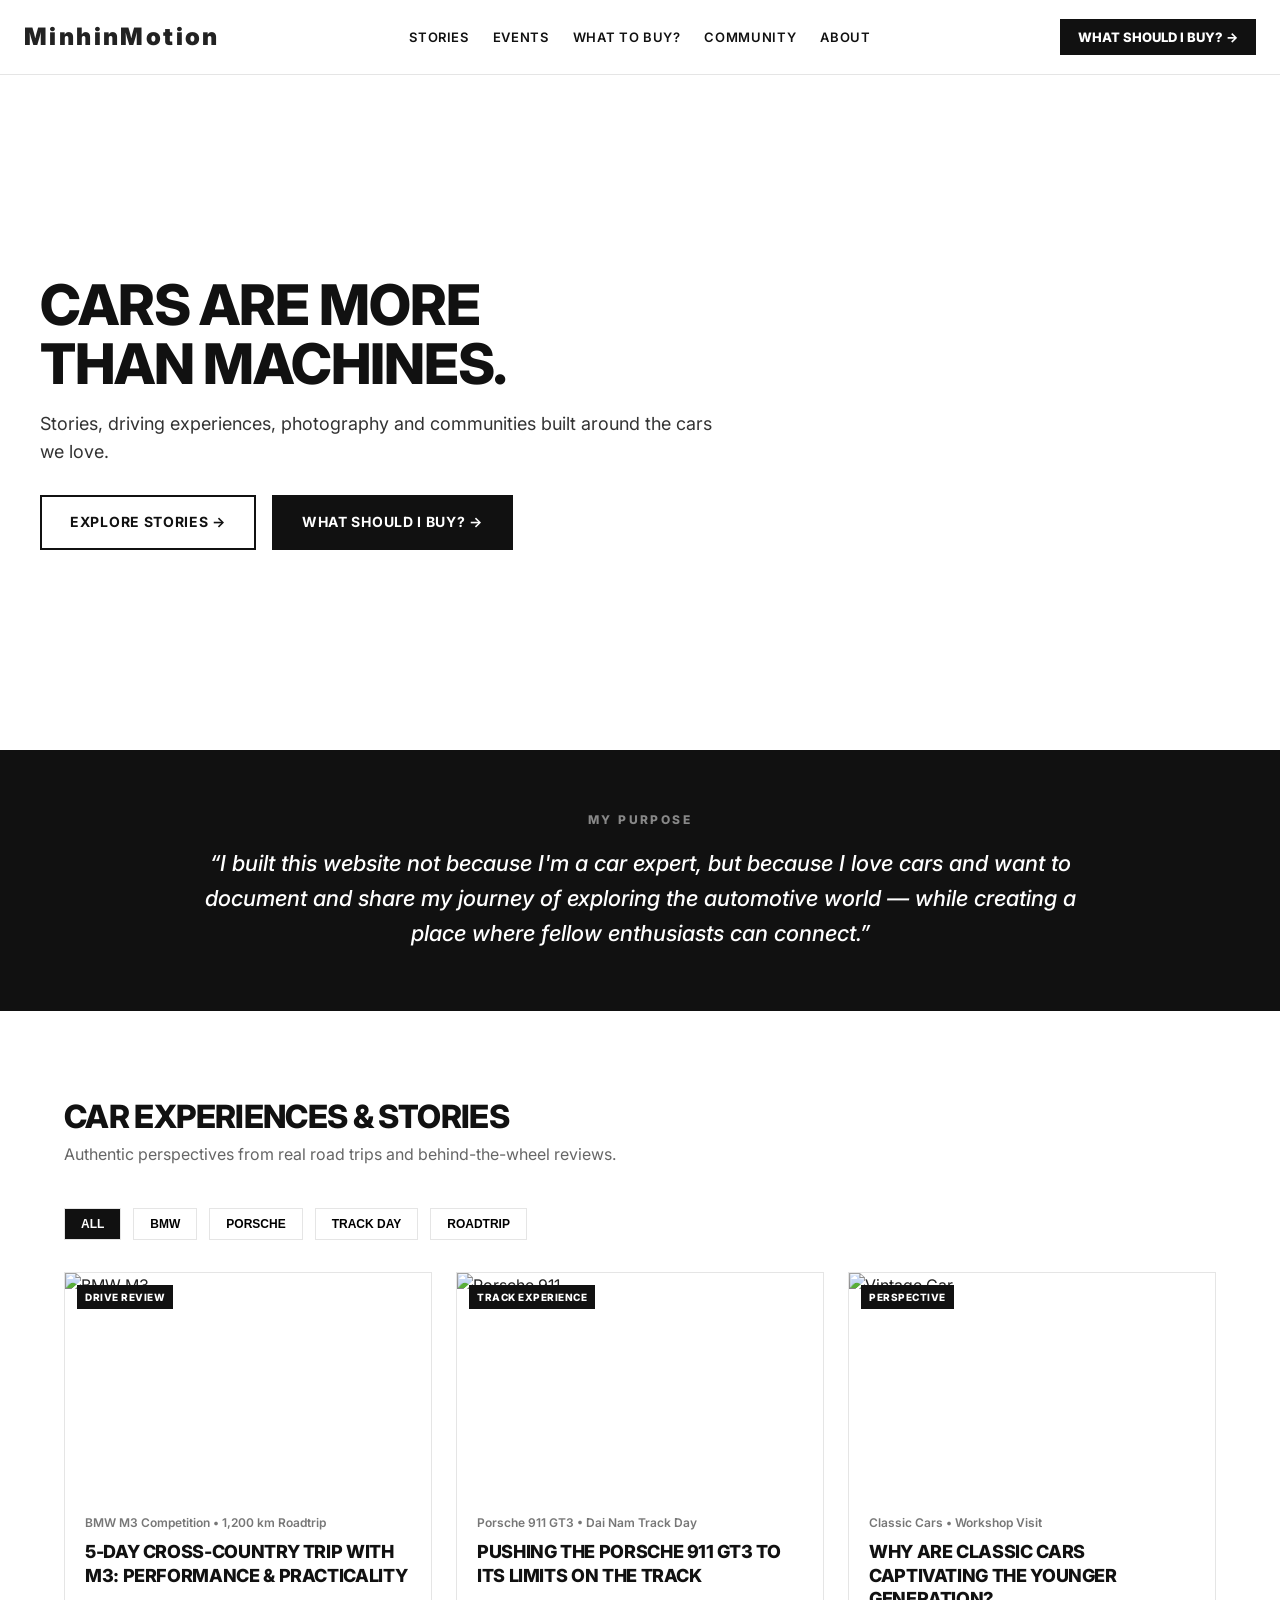
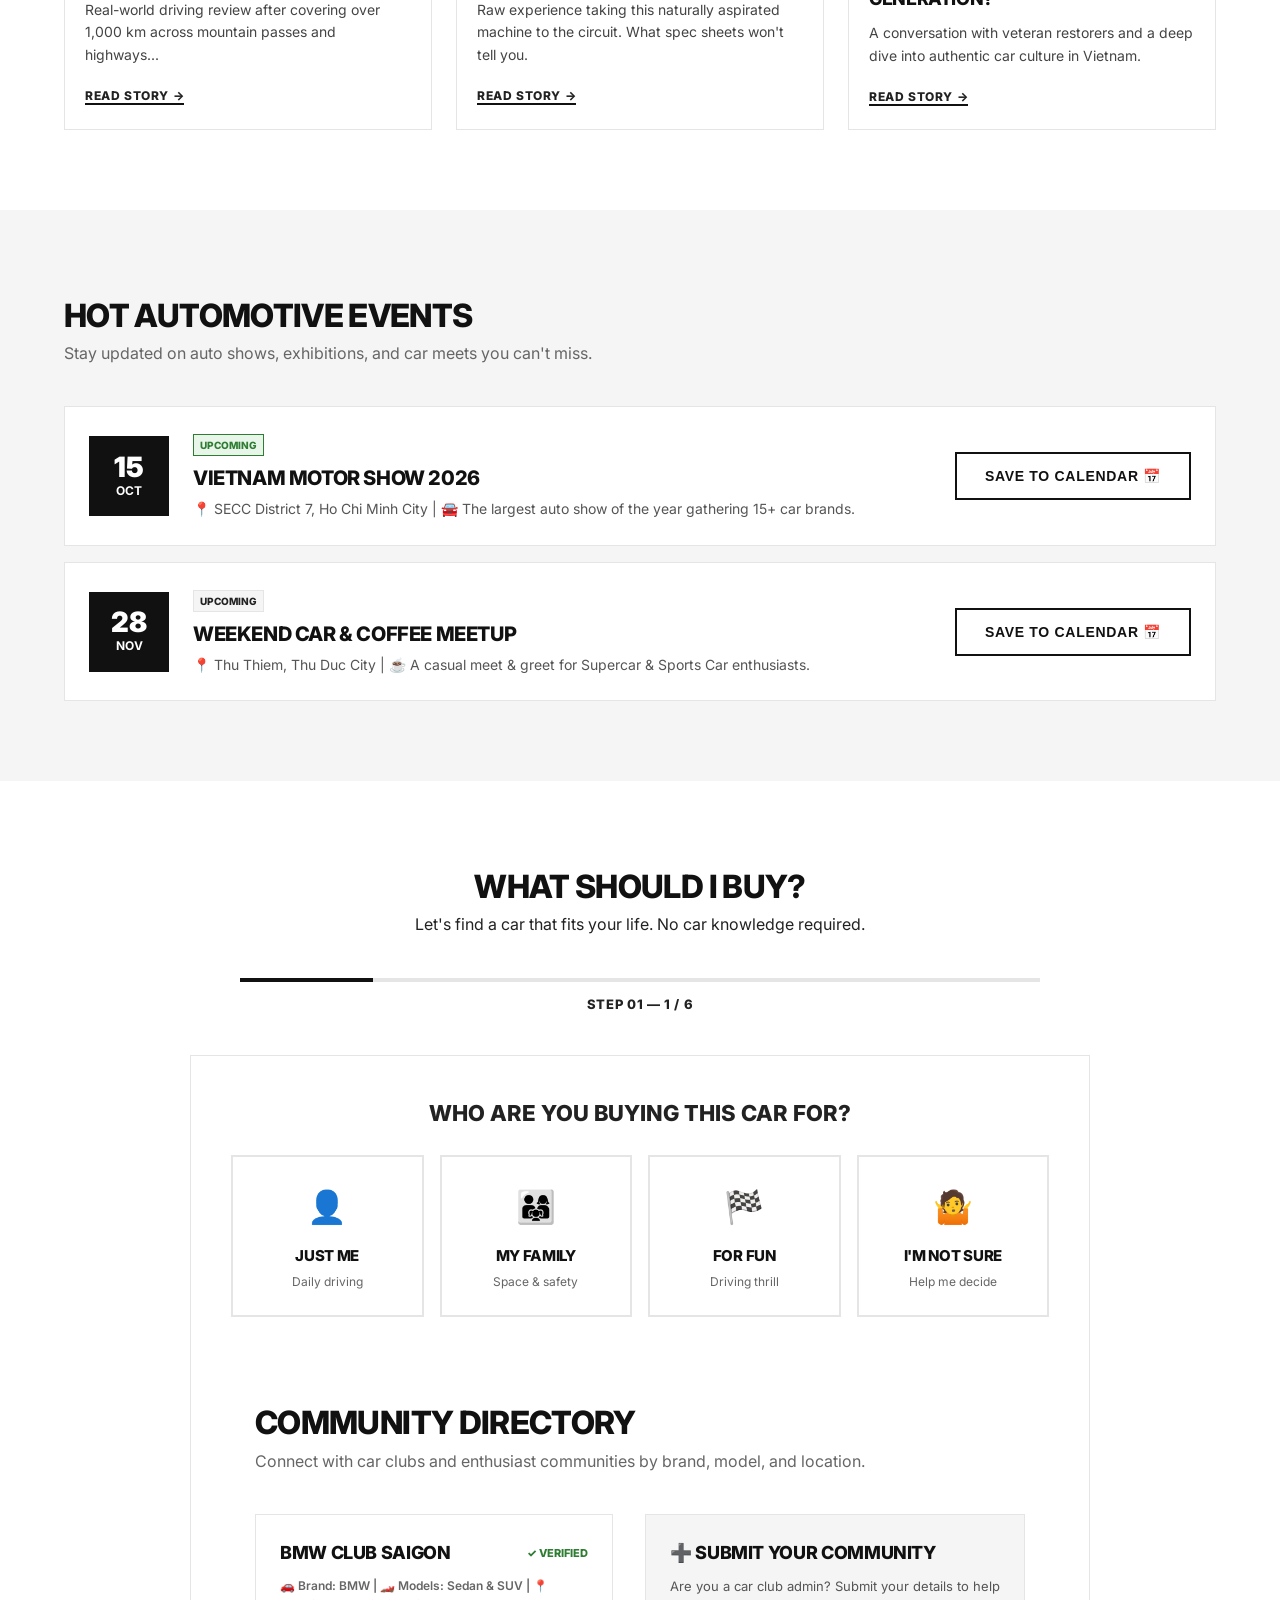
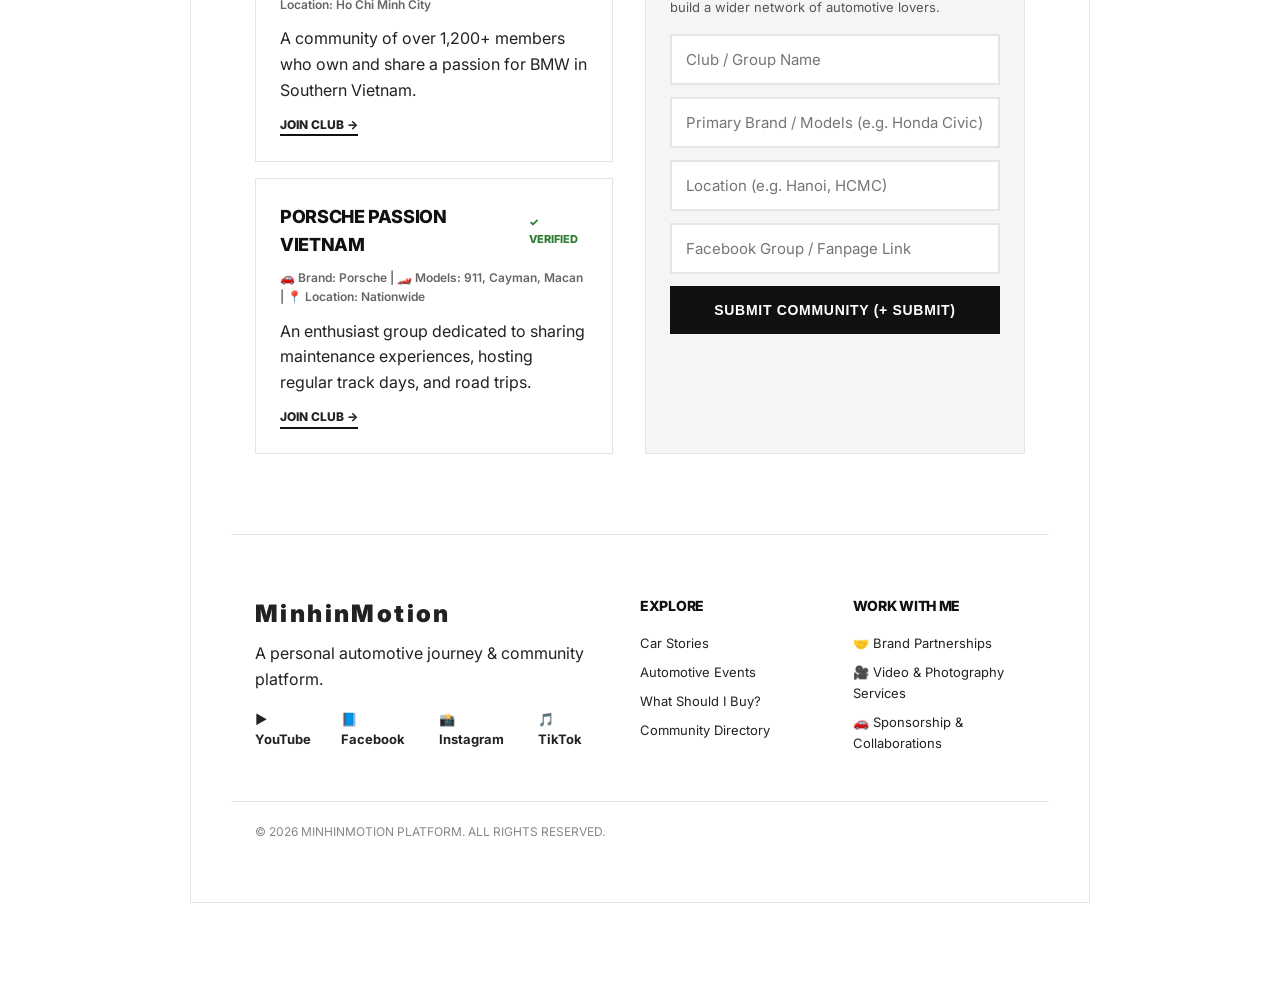
==== index.html @ d6718fdc "Update index.html" ====
<!DOCTYPE html>
<html lang="en">
<head>
  <meta charset="UTF-8">
  <meta name="viewport" content="width=device-width, initial-scale=1.0">
  <title>MinhinMotion - Personal Automotive Platform & Journal</title>
  <link rel="preconnect" href="https://fonts.googleapis.com">
  <link rel="preconnect" href="https://fonts.gstatic.com" crossorigin>
  <link href="https://fonts.googleapis.com/css2?family=Inter:wght@400;500;600;700;800;900&display=swap" rel="stylesheet">
  <link rel="stylesheet" href="style.css">
</head>
<body>

  <!-- NAVIGATION BAR -->
  <header class="navbar">
    <div class="nav-container">
      <div class="logo">MinhinMotion</div>
      <nav class="nav-menu">
        <a href="#stories">STORIES</a>
        <a href="#events">EVENTS</a>
        <a href="#quiz-section">WHAT TO BUY?</a>
        <a href="#community">COMMUNITY</a>
        <a href="#about">ABOUT</a>
      </nav>
      <div class="nav-actions">
        <a href="#quiz-section" class="btn-quiz-nav">WHAT SHOULD I BUY? →</a>
      </div>
    </div>
  </header>

  <!-- HERO SECTION -->
  <section class="hero">
    <div class="hero-overlay"></div>
    <div class="hero-content">
      <h1>CARS ARE MORE<br>THAN MACHINES.</h1>
      <p>Stories, driving experiences, photography and communities built around the cars we love.</p>
      <div class="hero-btns">
        <a href="#stories" class="btn btn-secondary">EXPLORE STORIES →</a>
        <a href="#quiz-section" class="btn btn-primary">WHAT SHOULD I BUY? →</a>
      </div>
    </div>
  </section>

  <!-- BRAND MANIFESTO -->
  <section id="about" class="manifesto-section">
    <div class="container">
      <div class="manifesto-box">
        <span class="manifesto-tag">MY PURPOSE</span>
        <blockquote>
          “I built this website not because I'm a car expert, but because I love cars and want to document and share my journey of exploring the automotive world — while creating a place where fellow enthusiasts can connect.”
        </blockquote>
      </div>
    </div>
  </section>

  <!-- STORIES & DRIVING EXPERIENCES -->
  <section id="stories" class="section-padding">
    <div class="container">
      <div class="section-header">
        <h2>CAR EXPERIENCES & STORIES</h2>
        <p>Authentic perspectives from real road trips and behind-the-wheel reviews.</p>
      </div>

      <div class="taxonomy-filters">
        <button class="filter-btn active" onclick="filterStories('all', this)">ALL</button>
        <button class="filter-btn" onclick="filterStories('BMW', this)">BMW</button>
        <button class="filter-btn" onclick="filterStories('Porsche', this)">PORSCHE</button>
        <button class="filter-btn" onclick="filterStories('Track', this)">TRACK DAY</button>
        <button class="filter-btn" onclick="filterStories('Roadtrip', this)">ROADTRIP</button>
      </div>

      <div class="stories-grid">
        <!-- STORY 1 -->
        <article class="story-card" data-category="BMW Roadtrip">
          <div class="story-img-wrap">
            <a href="story-m3.html">
              <img src="https://images.unsplash.com/photo-1555215695-3004980ad54e?auto=format&fit=crop&w=800&q=80" alt="BMW M3">
            </a>
            <span class="story-tag">DRIVE REVIEW</span>
          </div>
          <div class="story-content">
            <div class="story-meta">BMW M3 Competition • 1,200 km Roadtrip</div>
            <h3>5-Day Cross-Country Trip with M3: Performance & Practicality</h3>
            <p>Real-world driving review after covering over 1,000 km across mountain passes and highways...</p>
            <a href="story-m3.html" class="read-more">READ STORY →</a>
          </div>
        </article>

        <!-- STORY 2 -->
        <article class="story-card" data-category="Porsche Track">
          <div class="story-img-wrap">
            <a href="story-gt3.html">
              <img src="https://images.unsplash.com/photo-1614162692292-7ac56d7f7f1e?auto=format&fit=crop&w=800&q=80" alt="Porsche 911">
            </a>
            <span class="story-tag">TRACK EXPERIENCE</span>
          </div>
          <div class="story-content">
            <div class="story-meta">Porsche 911 GT3 • Dai Nam Track Day</div>
            <h3>Pushing the Porsche 911 GT3 to Its Limits on the Track</h3>
            <p>Raw experience taking this naturally aspirated machine to the circuit. What spec sheets won't tell you.</p>
            <a href="story-gt3.html" class="read-more">READ STORY →</a>
          </div>
        </article>

        <!-- STORY 3 -->
        <article class="story-card" data-category="Roadtrip">
          <div class="story-img-wrap">
            <a href="story-classic.html">
              <img src="https://images.unsplash.com/photo-1503376780353-7e6692767b70?auto=format&fit=crop&w=800&q=80" alt="Vintage Car">
            </a>
            <span class="story-tag">PERSPECTIVE</span>
          </div>
          <div class="story-content">
            <div class="story-meta">Classic Cars • Workshop Visit</div>
            <h3>Why Are Classic Cars Captivating the Younger Generation?</h3>
            <p>A conversation with veteran restorers and a deep dive into authentic car culture in Vietnam.</p>
            <a href="story-classic.html" class="read-more">READ STORY →</a>
          </div>
        </article>
      </div>
    </div>
  </section>

  <!-- AUTOMOTIVE EVENTS -->
  <section id="events" class="section-padding bg-secondary">
    <div class="container">
      <div class="section-header">
        <h2>HOT AUTOMOTIVE EVENTS</h2>
        <p>Stay updated on auto shows, exhibitions, and car meets you can't miss.</p>
      </div>

      <div class="events-list">
        <div class="event-card">
          <div class="event-date">
            <span class="day">15</span>
            <span class="month">OCT</span>
          </div>
          <div class="event-info">
            <span class="badge-status live">UPCOMING</span>
            <h3>Vietnam Motor Show 2026</h3>
            <p>📍 SECC District 7, Ho Chi Minh City | 🚘 The largest auto show of the year gathering 15+ car brands.</p>
          </div>
          <div class="event-action">
            <button class="btn btn-secondary" onclick="alert('Event saved to your calendar!')">SAVE TO CALENDAR 📅</button>
          </div>
        </div>

        <div class="event-card">
          <div class="event-date">
            <span class="day">28</span>
            <span class="month">NOV</span>
          </div>
          <div class="event-info">
            <span class="badge-status">UPCOMING</span>
            <h3>Weekend Car & Coffee Meetup</h3>
            <p>📍 Thu Thiem, Thu Duc City | ☕ A casual meet & greet for Supercar & Sports Car enthusiasts.</p>
          </div>
          <div class="event-action">
            <button class="btn btn-secondary" onclick="alert('Event saved to your calendar!')">SAVE TO CALENDAR 📅</button>
          </div>
        </div>
      </div>
    </div>
  </section>

  <!-- FEATURED FUNCTION: WHAT SHOULD I BUY? -->
  <section id="quiz-section" class="quiz-section">
    <div class="container">
      <div class="quiz-header">
        <h2>WHAT SHOULD I BUY?</h2>
        <p>Let's find a car that fits your life. No car knowledge required.</p>
      </div>

      <div class="progress-container">
        <div class="progress-bar-line">
          <div class="progress-fill" id="progressFill"></div>
        </div>
        <div class="step-indicator" id="stepIndicator">STEP 01 — 1 / 6</div>
      </div>

      <div class="quiz-card" id="quizCard">

        <!-- STEP 1 -->
        <div class="quiz-step active" data-step="1">
          <div class="step-title">WHO ARE YOU BUYING THIS CAR FOR?</div>
          <div class="card-grid-4">
            <div class="option-card" onclick="selectOption(this, 'userType', 'Just Me')">
              <span class="card-icon">👤</span>
              <h4>JUST ME</h4>
              <p>Daily driving</p>
            </div>
            <div class="option-card" onclick="selectOption(this, 'userType', 'My Family')">
              <span class="card-icon">👨‍👩‍👧</span>
              <h4>MY FAMILY</h4>
              <p>Space & safety</p>
            </div>
            <div class="option-card" onclick="selectOption(this, 'userType', 'For Fun')">
              <span class="card-icon">🏁</span>
              <h4>FOR FUN</h4>
              <p>Driving thrill</p>
            </div>
            <div class="option-card" onclick="selectOption(this, 'userType', 'Not Sure')">
              <span class="card-icon">🤷</span>
              <h4>I'M NOT SURE</h4>
              <p>Help me decide</p>
            </div>
          </div>
        </div>

        <!-- STEP 2 -->
        <div class="quiz-step" data-step="2">
          <div class="step-title">WHAT'S YOUR BUDGET?</div>
          <div class="budget-selector">
            <div class="budget-value" id="budgetValue">$60,000</div>
            <input type="range" min="20000" max="120000" step="5000" value="60000" class="budget-slider" id="budgetSlider" oninput="updateBudget(this.value)">
            <div class="budget-range-labels">
              <span>$20K</span>
              <span>$120K+</span>
            </div>
            <div class="not-sure-check">
              <button class="btn btn-secondary" id="btnBudgetNotSure" onclick="toggleBudgetNotSure()">I'M NOT SURE YET</button>
            </div>
          </div>
        </div>

        <!-- STEP 3 -->
        <div class="quiz-step" data-step="3">
          <div class="step-title">HOW WILL YOU USE YOUR CAR?</div>
          <p class="step-sub">Select all that apply.</p>
          <div class="card-grid-3">
            <div class="option-card multi" onclick="toggleMultiOption(this, 'Daily commute')">
              <span class="card-icon">🚗</span>
              <h4>Daily commute</h4>
            </div>
            <div class="option-card multi" onclick="toggleMultiOption(this, 'Family')">
              <span class="card-icon">👨‍👩‍👧</span>
              <h4>Family</h4>
            </div>
            <div class="option-card multi" onclick="toggleMultiOption(this, 'Road trips')">
              <span class="card-icon">🛣️</span>
              <h4>Road trips</h4>
            </div>
            <div class="option-card multi" onclick="toggleMultiOption(this, 'City driving')">
              <span class="card-icon">🏙️</span>
              <h4>City driving</h4>
            </div>
            <div class="option-card multi" onclick="toggleMultiOption(this, 'Adventure')">
              <span class="card-icon">🏕️</span>
              <h4>Adventure</h4>
            </div>
            <div class="option-card multi" onclick="toggleMultiOption(this, 'Weekend fun')">
              <span class="card-icon">🏁</span>
              <h4>Weekend fun</h4>
            </div>
          </div>
        </div>

        <!-- STEP 4 -->
        <div class="quiz-step" data-step="4">
          <div class="step-title">WHAT MATTERS MOST TO YOU?</div>
          <p class="step-sub">Choose up to 5.</p>
          <div class="pill-grid">
            <button class="pill-btn" onclick="togglePriority(this, 'SAFETY')">SAFETY</button>
            <button class="pill-btn" onclick="togglePriority(this, 'RELIABILITY')">RELIABILITY</button>
            <button class="pill-btn" onclick="togglePriority(this, 'COMFORT')">COMFORT</button>
            <button class="pill-btn" onclick="togglePriority(this, 'PERFORMANCE')">PERFORMANCE</button>
            <button class="pill-btn" onclick="togglePriority(this, 'FUEL ECONOMY')">FUEL ECONOMY</button>
            <button class="pill-btn" onclick="togglePriority(this, 'DESIGN')">DESIGN</button>
            <button class="pill-btn" onclick="togglePriority(this, 'TECHNOLOGY')">TECHNOLOGY</button>
            <button class="pill-btn" onclick="togglePriority(this, 'SPACE')">SPACE</button>
            <button class="pill-btn" onclick="togglePriority(this, 'LOW COST')">LOW COST</button>
            <button class="pill-btn" onclick="togglePriority(this, 'DRIVING FUN')">DRIVING FUN</button>
          </div>
        </div>

        <!-- STEP 5 -->
        <div class="quiz-step" data-step="5">
          <div class="step-title">WHAT DO YOU DRIVE NOW?</div>
          <div class="search-box">
            <input type="text" id="currentCarInput" placeholder="Search your current car... (e.g. Honda Civic 2019)" class="text-input">
          </div>
          
          <div class="step-title-sub">WHAT DO YOU WANT TO CHANGE?</div>
          <div class="checkbox-grid">
            <label class="custom-checkbox">
              <input type="checkbox" name="change" value="More space">
              <span class="checkmark"></span> More space
            </label>
            <label class="custom-checkbox">
              <input type="checkbox" name="change" value="More comfort">
              <span class="checkmark"></span> More comfort
            </label>
            <label class="custom-checkbox">
              <input type="checkbox" name="change" value="More performance">
              <span class="checkmark"></span> More performance
            </label>
            <label class="custom-checkbox">
              <input type="checkbox" name="change" value="Better technology">
              <span class="checkmark"></span> Better technology
            </label>
            <label class="custom-checkbox">
              <input type="checkbox" name="change" value="Lower running cost">
              <span class="checkmark"></span> Lower running cost
            </label>
            <label class="custom-checkbox">
              <input type="checkbox" name="change" value="More premium">
              <span class="checkmark"></span> More premium
            </label>
          </div>
        </div>

       <!-- STEP 6 -->
<div class="quiz-step" data-step="6">
  <div class="result-header">
    <span class="tag-badge">YOUR CAR MATCHES</span>
    <h2>Based on your lifestyle and preferences</h2>
  </div>

  <!-- MAIN SELECTED CAR DETAIL DISPLAY -->
  <div class="best-match-card" id="mainCarResult">
    <!-- Loaded dynamically via JS -->
  </div>

  <!-- GRID OF CAR OPTIONS FOR USER TO CLICK -->
  <div class="other-matches">
    <h3>SELECT A CAR TO VIEW DETAILED SPECS & COSTS</h3>
    <p style="color: #94a3b8; margin-bottom: 20px;">
      Click any car below to inspect match score, features, and ownership costs:
    </p>
    
    <div class="other-matches-grid" style="grid-template-columns: repeat(auto-fill, minmax(220px, 1fr)); gap: 15px;">
      <div class="sub-match-card" onclick="loadCarDetail('bmw_x3')">
        <span class="match-type">🥇 Premium SUV</span>
        <h4>BMW X3</h4>
        <div class="match-pct">92% MATCH</div>
      </div>

      <div class="sub-match-card" onclick="loadCarDetail('civic_2021')">
        <span class="match-type">🏁 Sporty Sedan</span>
        <h4>Honda Civic 2021</h4>
        <div class="match-pct">90% MATCH</div>
      </div>

      <div class="sub-match-card" onclick="loadCarDetail('crv_2025')">
        <span class="match-type">👨‍👩‍👧 Family Crossover</span>
        <h4>Honda CR-V 2025</h4>
        <div class="match-pct">91% MATCH</div>
      </div>

      <div class="sub-match-card" onclick="loadCarDetail('santafe_2026')">
        <span class="match-type">🏔️ Modern SUV</span>
        <h4>Hyundai Santa Fe 2026</h4>
        <div class="match-pct">93% MATCH</div>
      </div>

      <div class="sub-match-card" onclick="loadCarDetail('tucson')">
        <span class="match-type">✨ Urban Crossover</span>
        <h4>Hyundai Tucson</h4>
        <div class="match-pct">89% MATCH</div>
      </div>

      <div class="sub-match-card" onclick="loadCarDetail('stargazer_2024')">
        <span class="match-type">💰 Smart MPV</span>
        <h4>Hyundai Stargazer X 2024</h4>
        <div class="match-pct">87% MATCH</div>
      </div>

      <div class="sub-match-card" onclick="loadCarDetail('fortuner')">
        <span class="match-type">⛰️ Off-road SUV</span>
        <h4>Toyota Fortuner</h4>
        <div class="match-pct">86% MATCH</div>
      </div>

      <div class="sub-match-card" onclick="loadCarDetail('innova')">
        <span class="match-type">👨‍👩‍👧‍👦 Hybrid MPV</span>
        <h4>Toyota Innova Cross</h4>
        <div class="match-pct">88% MATCH</div>
      </div>

      <div class="sub-match-card" onclick="loadCarDetail('carnival')">
        <span class="match-type">👑 Luxury MPV</span>
        <h4>Kia Carnival</h4>
        <div class="match-pct">94% MATCH</div>
      </div>

      <div class="sub-match-card" onclick="loadCarDetail('sorento')">
        <span class="match-type">🌟 Tech SUV</span>
        <h4>Kia Sorento</h4>
        <div class="match-pct">90% MATCH</div>
      </div>

      <div class="sub-match-card" onclick="loadCarDetail('sportage')">
        <span class="match-type">⚡ Dynamic Crossover</span>
        <h4>Kia Sportage</h4>
        <div class="match-pct">88% MATCH</div>
      </div>

      <div class="sub-match-card" onclick="loadCarDetail('carens')">
        <span class="match-type">🧩 Compact MPV</span>
        <h4>Kia Carens</h4>
        <div class="match-pct">85% MATCH</div>
      </div>

      <div class="sub-match-card" onclick="loadCarDetail('k5')">
        <span class="match-type">🏎️ Fastback Sedan</span>
        <h4>Kia K5</h4>
        <div class="match-pct">89% MATCH</div>
      </div>
    </div>
  </div>

  <!-- RATING TABLE BREAKDOWN -->
  <div class="compare-section" style="margin-top: 40px;">
    <h3>DETAILED RATING BREAKDOWN</h3>
    <div class="table-responsive">
      <table class="compare-table">
        <thead>
          <tr>
            <th>Evaluation Criteria</th>
            <th>Selected Car Score</th>
          </tr>
        </thead>
        <tbody id="compareTableBody">
          <!-- Loaded dynamically via JS -->
        </tbody>
      </table>
    </div>
  </div>

  <!-- ESTIMATED OWNERSHIP COSTS -->
  <div class="ownership-section" style="margin-top: 40px;">
    <h3>ANNUAL OWNERSHIP ESTIMATE</h3>
    <div class="cost-grid" id="costGridDisplay">
      <!-- Loaded dynamically via JS -->
    </div>
  </div>
</div>

  <!-- COMMUNITY DIRECTORY -->
  <section id="community" class="section-padding">
    <div class="container">
      <div class="section-header">
        <h2>COMMUNITY DIRECTORY</h2>
        <p>Connect with car clubs and enthusiast communities by brand, model, and location.</p>
      </div>

      <div class="community-layout">
        <div class="community-cards">
          <div class="community-card">
            <div class="comm-header">
              <h4>BMW Club Saigon</h4>
              <span class="verified-badge">✓ VERIFIED</span>
            </div>
            <p class="comm-meta">🚗 Brand: BMW | 🏎️ Models: Sedan & SUV | 📍 Location: Ho Chi Minh City</p>
            <p>A community of over 1,200+ members who own and share a passion for BMW in Southern Vietnam.</p>
            <a href="#" target="_blank" class="comm-link">JOIN CLUB →</a>
          </div>

          <div class="community-card">
            <div class="comm-header">
              <h4>Porsche Passion Vietnam</h4>
              <span class="verified-badge">✓ VERIFIED</span>
            </div>
            <p class="comm-meta">🚗 Brand: Porsche | 🏎️️ Models: 911, Cayman, Macan | 📍 Location: Nationwide</p>
            <p>An enthusiast group dedicated to sharing maintenance experiences, hosting regular track days, and road trips.</p>
            <a href="#" target="_blank" class="comm-link">JOIN CLUB →</a>
          </div>
        </div>

        <div class="submit-comm-box">
          <h3>➕ SUBMIT YOUR COMMUNITY</h3>
          <p>Are you a car club admin? Submit your details to help build a wider network of automotive lovers.</p>
          <form id="submitCommForm" onsubmit="handleCommSubmit(event)">
            <input type="text" placeholder="Club / Group Name" required class="text-input">
            <input type="text" placeholder="Primary Brand / Models (e.g. Honda Civic)" required class="text-input">
            <input type="text" placeholder="Location (e.g. Hanoi, HCMC)" required class="text-input">
            <input type="url" placeholder="Facebook Group / Fanpage Link" required class="text-input">
            <button type="submit" class="btn btn-primary btn-full">SUBMIT COMMUNITY (+ SUBMIT)</button>
          </form>
        </div>
      </div>
    </div>
  </section>

  <!-- FOOTER -->
  <footer class="footer">
    <div class="container footer-grid">
      <div class="footer-brand">
        <div class="footer-logo">MinhinMotion</div>
        <p>A personal automotive journey & community platform.</p>
        <div class="social-links">
          <a href="#" title="YouTube">▶️ YouTube</a>
          <a href="#" title="Facebook">📘 Facebook</a>
          <a href="#" title="Instagram">📸 Instagram</a>
          <a href="#" title="TikTok">🎵 TikTok</a>
        </div>
      </div>

      <div class="footer-col">
        <h4>EXPLORE</h4>
        <ul>
          <li><a href="#stories">Car Stories</a></li>
          <li><a href="#events">Automotive Events</a></li>
          <li><a href="#quiz-section">What Should I Buy?</a></li>
          <li><a href="#community">Community Directory</a></li>
        </ul>
      </div>

      <div class="footer-col">
        <h4>WORK WITH ME</h4>
        <ul>
          <li><a href="mailto:contact@minhinmotion.com">🤝 Brand Partnerships</a></li>
          <li><a href="mailto:contact@minhinmotion.com">🎥 Video & Photography Services</a></li>
          <li><a href="mailto:contact@minhinmotion.com">🚗 Sponsorship & Collaborations</a></li>
        </ul>
      </div>
    </div>

    <div class="footer-bottom container">
      <p>© 2026 MINHINMOTION PLATFORM. ALL RIGHTS RESERVED.</p>
    </div>
  </footer>

  <script src="script.js"></script>
</body>
</html>
---- style.css ----
:root {
  --bg-main: #FFFFFF;
  --bg-secondary: #F5F5F5;
  --text-heading: #111111;
  --text-body: #222222;
  --border-color: #E5E5E5;
  --btn-main: #111111;
  --success-color: #2E7D32;
  --warning-color: #C76B00;
  --font-primary: 'Inter', -apple-system, BlinkMacSystemFont, 'Segoe UI', Roboto, sans-serif;
}

* {
  box-sizing: border-box;
  margin: 0;
  padding: 0;
}

body {
  background-color: var(--bg-main);
  color: var(--text-body);
  font-family: var(--font-primary);
  line-height: 1.6;
  -webkit-font-smoothing: antialiased;
}

.container {
  max-width: 1200px;
  margin: 0 auto;
  padding: 0 24px;
}

.section-padding {
  padding: 80px 0;
}

.bg-secondary {
  background-color: var(--bg-secondary);
}

h1, h2, h3, h4 {
  color: var(--text-heading);
  font-weight: 800;
  letter-spacing: -0.02em;
  text-transform: uppercase;
}

a {
  text-decoration: none;
  color: inherit;
}

.section-header {
  margin-bottom: 40px;
}

.section-header h2 {
  font-size: 32px;
}

.section-header p {
  color: #666;
  font-size: 16px;
}

.btn {
  display: inline-flex;
  align-items: center;
  justify-content: center;
  padding: 14px 28px;
  font-weight: 700;
  font-size: 14px;
  letter-spacing: 0.05em;
  text-transform: uppercase;
  cursor: pointer;
  transition: all 0.2s ease;
  border-radius: 0;
}

.btn-primary {
  background-color: var(--btn-main);
  color: #FFFFFF;
  border: 2px solid var(--btn-main);
}

.btn-primary:hover {
  background-color: #333333;
  border-color: #333333;
}

.btn-secondary {
  background-color: #FFFFFF;
  color: var(--text-heading);
  border: 2px solid var(--btn-main);
}

.btn-secondary:hover {
  background-color: var(--bg-secondary);
}

.btn-full {
  width: 100%;
}

.navbar {
  border-bottom: 1px solid var(--border-color);
  background: var(--bg-main);
  position: sticky;
  top: 0;
  z-index: 100;
}

.nav-container {
  display: flex;
  align-items: center;
  justify-content: space-between;
  max-width: 1300px;
  margin: 0 auto;
  padding: 18px 24px;
}

.logo {
  font-size: 24px;
  font-weight: 900;
  letter-spacing: 0.1em;
}

.nav-menu {
  display: flex;
  gap: 24px;
}

.nav-menu a {
  font-weight: 600;
  font-size: 13px;
  letter-spacing: 0.05em;
  color: var(--text-heading);
}

.nav-menu a:hover {
  text-decoration: underline;
}

.btn-quiz-nav {
  font-weight: 800;
  font-size: 13px;
  padding: 8px 16px;
  border: 2px solid var(--btn-main);
  background: var(--btn-main);
  color: #FFFFFF;
}

.hero {
  position: relative;
  height: 75vh;
  min-height: 480px;
  background: url('https://images.unsplash.com/photo-1503376780353-7e6692767b70?auto=format&fit=crop&w=1920&q=80') center/cover no-repeat;
  display: flex;
  align-items: center;
  padding: 0 40px;
}

.hero-overlay {
  position: absolute;
  inset: 0;
  background: rgba(255, 255, 255, 0.75);
}

.hero-content {
  position: relative;
  z-index: 2;
  max-width: 700px;
}

.hero-content h1 {
  font-size: 56px;
  line-height: 1.05;
  margin-bottom: 16px;
}

.hero-content p {
  font-size: 18px;
  margin-bottom: 28px;
  color: #333333;
}

.hero-btns {
  display: flex;
  gap: 16px;
}

.manifesto-section {
  padding: 60px 0;
  background: var(--text-heading);
  color: #FFFFFF;
}

.manifesto-box {
  max-width: 900px;
  margin: 0 auto;
  text-align: center;
}

.manifesto-tag {
  font-size: 12px;
  font-weight: 800;
  letter-spacing: 0.2em;
  color: #888888;
  display: block;
  margin-bottom: 16px;
}

blockquote {
  font-size: 22px;
  font-weight: 500;
  line-height: 1.6;
  font-style: italic;
}

.taxonomy-filters {
  display: flex;
  gap: 12px;
  margin-bottom: 32px;
  flex-wrap: wrap;
}

.filter-btn {
  padding: 8px 16px;
  font-size: 12px;
  font-weight: 700;
  border: 1px solid var(--border-color);
  background: var(--bg-main);
  cursor: pointer;
}

.filter-btn.active, .filter-btn:hover {
  background: var(--btn-main);
  color: #FFF;
}

.stories-grid {
  display: grid;
  grid-template-columns: repeat(3, 1fr);
  gap: 24px;
}

.story-card {
  border: 1px solid var(--border-color);
  background: var(--bg-main);
  transition: transform 0.2s ease;
}

.story-card:hover {
  transform: translateY(-4px);
}

.story-img-wrap {
  position: relative;
  height: 220px;
}

.story-img-wrap img {
  width: 100%;
  height: 100%;
  object-fit: cover;
}

.story-tag {
  position: absolute;
  top: 12px;
  left: 12px;
  background: var(--btn-main);
  color: #FFF;
  font-size: 10px;
  font-weight: 800;
  padding: 4px 8px;
  letter-spacing: 0.05em;
}

.story-content {
  padding: 20px;
}

.story-meta {
  font-size: 12px;
  color: #777;
  font-weight: 600;
  margin-bottom: 8px;
}

.story-content h3 {
  font-size: 18px;
  margin-bottom: 12px;
  line-height: 1.3;
}

.story-content p {
  font-size: 14px;
  color: #444;
  margin-bottom: 16px;
}

.read-more {
  font-size: 12px;
  font-weight: 800;
  letter-spacing: 0.05em;
  border-bottom: 2px solid var(--btn-main);
}

.events-list {
  display: flex;
  flex-direction: column;
  gap: 16px;
}

.event-card {
  display: flex;
  align-items: center;
  background: var(--bg-main);
  border: 1px solid var(--border-color);
  padding: 24px;
  gap: 24px;
}

.event-date {
  display: flex;
  flex-direction: column;
  align-items: center;
  justify-content: center;
  background: var(--text-heading);
  color: #FFF;
  min-width: 80px;
  height: 80px;
}

.event-date .day {
  font-size: 28px;
  font-weight: 900;
  line-height: 1;
}

.event-date .month {
  font-size: 12px;
  font-weight: 700;
}

.event-info {
  flex: 1;
}

.badge-status {
  display: inline-block;
  font-size: 10px;
  font-weight: 800;
  padding: 2px 6px;
  background: var(--bg-secondary);
  border: 1px solid var(--border-color);
  margin-bottom: 6px;
}

.badge-status.live {
  background: #E8F5E9;
  color: var(--success-color);
  border-color: var(--success-color);
}

.event-info h3 {
  font-size: 20px;
  margin-bottom: 4px;
}

.event-info p {
  font-size: 14px;
  color: #555;
}

.quiz-section {
  padding: 80px 0;
}

.quiz-header {
  text-align: center;
  margin-bottom: 40px;
}

.quiz-header h2 {
  font-size: 32px;
}

.progress-container {
  max-width: 800px;
  margin: 0 auto 40px auto;
}

.progress-bar-line {
  height: 4px;
  background: var(--border-color);
  position: relative;
  margin-bottom: 12px;
}

.progress-fill {
  height: 100%;
  background: var(--btn-main);
  width: 16.66%;
  transition: width 0.3s ease;
}

.step-indicator {
  font-weight: 800;
  font-size: 13px;
  letter-spacing: 0.05em;
  text-align: center;
}

.quiz-card {
  max-width: 900px;
  margin: 0 auto;
  border: 1px solid var(--border-color);
  padding: 40px;
  background: var(--bg-main);
}

.quiz-step {
  display: none;
}

.quiz-step.active {
  display: block;
}

.step-title {
  font-size: 22px;
  font-weight: 800;
  margin-bottom: 8px;
  text-align: center;
}

.step-title-sub {
  font-size: 16px;
  font-weight: 800;
  margin: 24px 0 16px 0;
}

.step-sub {
  text-align: center;
  color: #666;
  margin-bottom: 24px;
  font-size: 14px;
}

.card-grid-4 {
  display: grid;
  grid-template-columns: repeat(4, 1fr);
  gap: 16px;
  margin-top: 24px;
}

.card-grid-3 {
  display: grid;
  grid-template-columns: repeat(3, 1fr);
  gap: 16px;
  margin-top: 24px;
}

.option-card {
  border: 2px solid var(--border-color);
  padding: 24px 16px;
  text-align: center;
  cursor: pointer;
  transition: all 0.2s ease;
}

.option-card:hover {
  border-color: var(--btn-main);
}

.option-card.selected {
  border-color: var(--btn-main);
  background: var(--bg-secondary);
}

.card-icon {
  font-size: 32px;
  display: block;
  margin-bottom: 12px;
}

.option-card h4 {
  font-size: 15px;
  margin-bottom: 4px;
}

.option-card p {
  font-size: 12px;
  color: #666;
}

.budget-selector {
  text-align: center;
  padding: 30px 0;
}

.budget-value {
  font-size: 48px;
  font-weight: 900;
  margin-bottom: 20px;
}

.budget-slider {
  width: 100%;
  max-width: 500px;
  accent-color: var(--btn-main);
  height: 8px;
}

.budget-range-labels {
  display: flex;
  justify-content: space-between;
  max-width: 500px;
  margin: 8px auto 24px auto;
  font-weight: 700;
  font-size: 12px;
}

.pill-grid {
  display: flex;
  flex-wrap: wrap;
  gap: 12px;
  justify-content: center;
  margin-top: 24px;
}

.pill-btn {
  padding: 12px 24px;
  font-weight: 700;
  font-size: 13px;
  border: 2px solid var(--btn-main);
  background: var(--bg-main);
  color: var(--text-heading);
  cursor: pointer;
  transition: all 0.2s ease;
}

.pill-btn.selected {
  background: var(--btn-main);
  color: #FFFFFF;
}

.search-box {
  margin-bottom: 20px;
}

.text-input {
  width: 100%;
  padding: 14px;
  border: 2px solid var(--border-color);
  font-size: 15px;
  font-family: inherit;
  margin-bottom: 12px;
}

.text-input:focus {
  outline: none;
  border-color: var(--btn-main);
}

.checkbox-grid {
  display: grid;
  grid-template-columns: repeat(2, 1fr);
  gap: 12px;
}

.custom-checkbox {
  display: flex;
  align-items: center;
  gap: 10px;
  font-weight: 600;
  font-size: 14px;
  cursor: pointer;
}

.custom-checkbox input {
  accent-color: var(--btn-main);
  width: 18px;
  height: 18px;
}

.result-header {
  text-align: center;
  margin-bottom: 30px;
}

.tag-badge {
  background: var(--btn-main);
  color: #FFF;
  font-size: 11px;
  font-weight: 800;
  padding: 4px 8px;
  letter-spacing: 0.1em;
}

.best-match-card {
  border: 2px solid var(--btn-main);
  padding: 24px;
  margin-bottom: 40px;
}

.match-top-label {
  font-weight: 800;
  font-size: 13px;
  color: var(--success-color);
  margin-bottom: 16px;
}

.match-main-grid {
  display: grid;
  grid-template-columns: 1fr 1fr;
  gap: 24px;
}

.result-car-img {
  width: 100%;
  height: 250px;
  object-fit: cover;
}

.result-title-row {
  display: flex;
  justify-content: space-between;
  align-items: center;
  margin-bottom: 16px;
}

.result-title-row h3 {
  font-size: 28px;
}

.score-pill {
  background: var(--success-color);
  color: #FFF;
  font-weight: 800;
  padding: 4px 10px;
  font-size: 13px;
}

.why-fits h4 {
  font-size: 14px;
  margin-bottom: 8px;
}

.why-fits ul {
  list-style: none;
  font-size: 14px;
  margin-bottom: 16px;
}

.why-fits li {
  margin-bottom: 4px;
}

.consider-box {
  background: var(--bg-secondary);
  border-left: 4px solid var(--warning-color);
  padding: 12px;
  font-size: 13px;
}

.other-matches {
  margin-top: 40px;
  border-top: 1px solid var(--border-color);
  padding-top: 30px;
}

.other-matches h3 {
  margin-bottom: 20px;
}

.other-matches-grid {
  display: grid;
  grid-template-columns: repeat(3, 1fr);
  gap: 16px;
}

.sub-match-card {
  border: 1px solid var(--border-color);
  padding: 16px;
  text-align: center;
}

.match-type {
  font-size: 11px;
  font-weight: 700;
  display: block;
  margin-bottom: 8px;
}

.sub-match-card img {
  width: 100%;
  height: 120px;
  object-fit: cover;
  margin-bottom: 8px;
}

.sub-match-card h4 {
  font-size: 16px;
}

.match-pct {
  font-weight: 800;
  font-size: 12px;
  color: var(--success-color);
}

.compare-section, .ownership-section {
  margin-top: 40px;
  border-top: 1px solid var(--border-color);
  padding-top: 30px;
}

.compare-table {
  width: 100%;
  border-collapse: collapse;
  margin: 20px 0;
  text-align: left;
  font-size: 14px;
}

.compare-table th, .compare-table td {
  padding: 12px;
  border-bottom: 1px solid var(--border-color);
}

.compare-table th {
  background: var(--bg-secondary);
}

.text-green {
  color: var(--success-color);
}

.insight-box {
  background: var(--bg-secondary);
  padding: 16px;
  border: 1px solid var(--border-color);
  font-size: 14px;
}

.cost-grid {
  display: grid;
  grid-template-columns: repeat(4, 1fr);
  gap: 16px;
  margin-top: 16px;
}

.cost-card {
  background: var(--bg-secondary);
  padding: 16px;
  border: 1px solid var(--border-color);
  text-align: center;
}

.cost-label {
  display: block;
  font-size: 12px;
  color: #666;
  margin-bottom: 4px;
  font-weight: 600;
}

.cost-value {
  font-size: 20px;
  font-weight: 800;
}

.quiz-nav-btns {
  display: flex;
  justify-content: space-between;
  margin-top: 30px;
  border-top: 1px solid var(--border-color);
  padding-top: 20px;
}

.community-layout {
  display: grid;
  grid-template-columns: 1fr 380px;
  gap: 32px;
}

.community-cards {
  display: flex;
  flex-direction: column;
  gap: 16px;
}

.community-card {
  border: 1px solid var(--border-color);
  padding: 24px;
  background: var(--bg-main);
}

.comm-header {
  display: flex;
  justify-content: space-between;
  align-items: center;
  margin-bottom: 8px;
}

.comm-header h4 {
  font-size: 18px;
}

.verified-badge {
  font-size: 11px;
  font-weight: 800;
  color: var(--success-color);
}

.comm-meta {
  font-size: 12px;
  color: #666;
  font-weight: 600;
  margin-bottom: 12px;
}

.comm-link {
  display: inline-block;
  margin-top: 12px;
  font-size: 12px;
  font-weight: 800;
  border-bottom: 2px solid var(--btn-main);
}

.submit-comm-box {
  border: 1px solid var(--border-color);
  padding: 24px;
  background: var(--bg-secondary);
}

.submit-comm-box h3 {
  font-size: 18px;
  margin-bottom: 8px;
}

.submit-comm-box p {
  font-size: 13px;
  margin-bottom: 16px;
  color: #555;
}

.footer {
  border-top: 1px solid var(--border-color);
  padding: 60px 0 20px 0;
  background: var(--bg-main);
}

.footer-grid {
  display: grid;
  grid-template-columns: 2fr 1fr 1fr;
  gap: 40px;
  margin-bottom: 40px;
}

.footer-logo {
  font-size: 24px;
  font-weight: 900;
  letter-spacing: 0.1em;
  margin-bottom: 8px;
}

.social-links {
  display: flex;
  gap: 16px;
  margin-top: 16px;
  font-weight: 700;
  font-size: 13px;
}

.footer-col h4 {
  font-size: 14px;
  margin-bottom: 16px;
}

.footer-col ul {
  list-style: none;
}

.footer-col li {
  margin-bottom: 8px;
  font-size: 13px;
}

.footer-bottom {
  border-top: 1px solid var(--border-color);
  padding-top: 20px;
  font-size: 12px;
  color: #888;
}

@media (max-width: 900px) {
  .hero-content h1 { font-size: 36px; }
  .stories-grid, .card-grid-4, .card-grid-3, .other-matches-grid, .cost-grid, .community-layout, .footer-grid {
    grid-template-columns: 1fr;
  }
  .nav-menu { display: none; }
  .event-card { flex-direction: column; align-items: flex-start; }
}
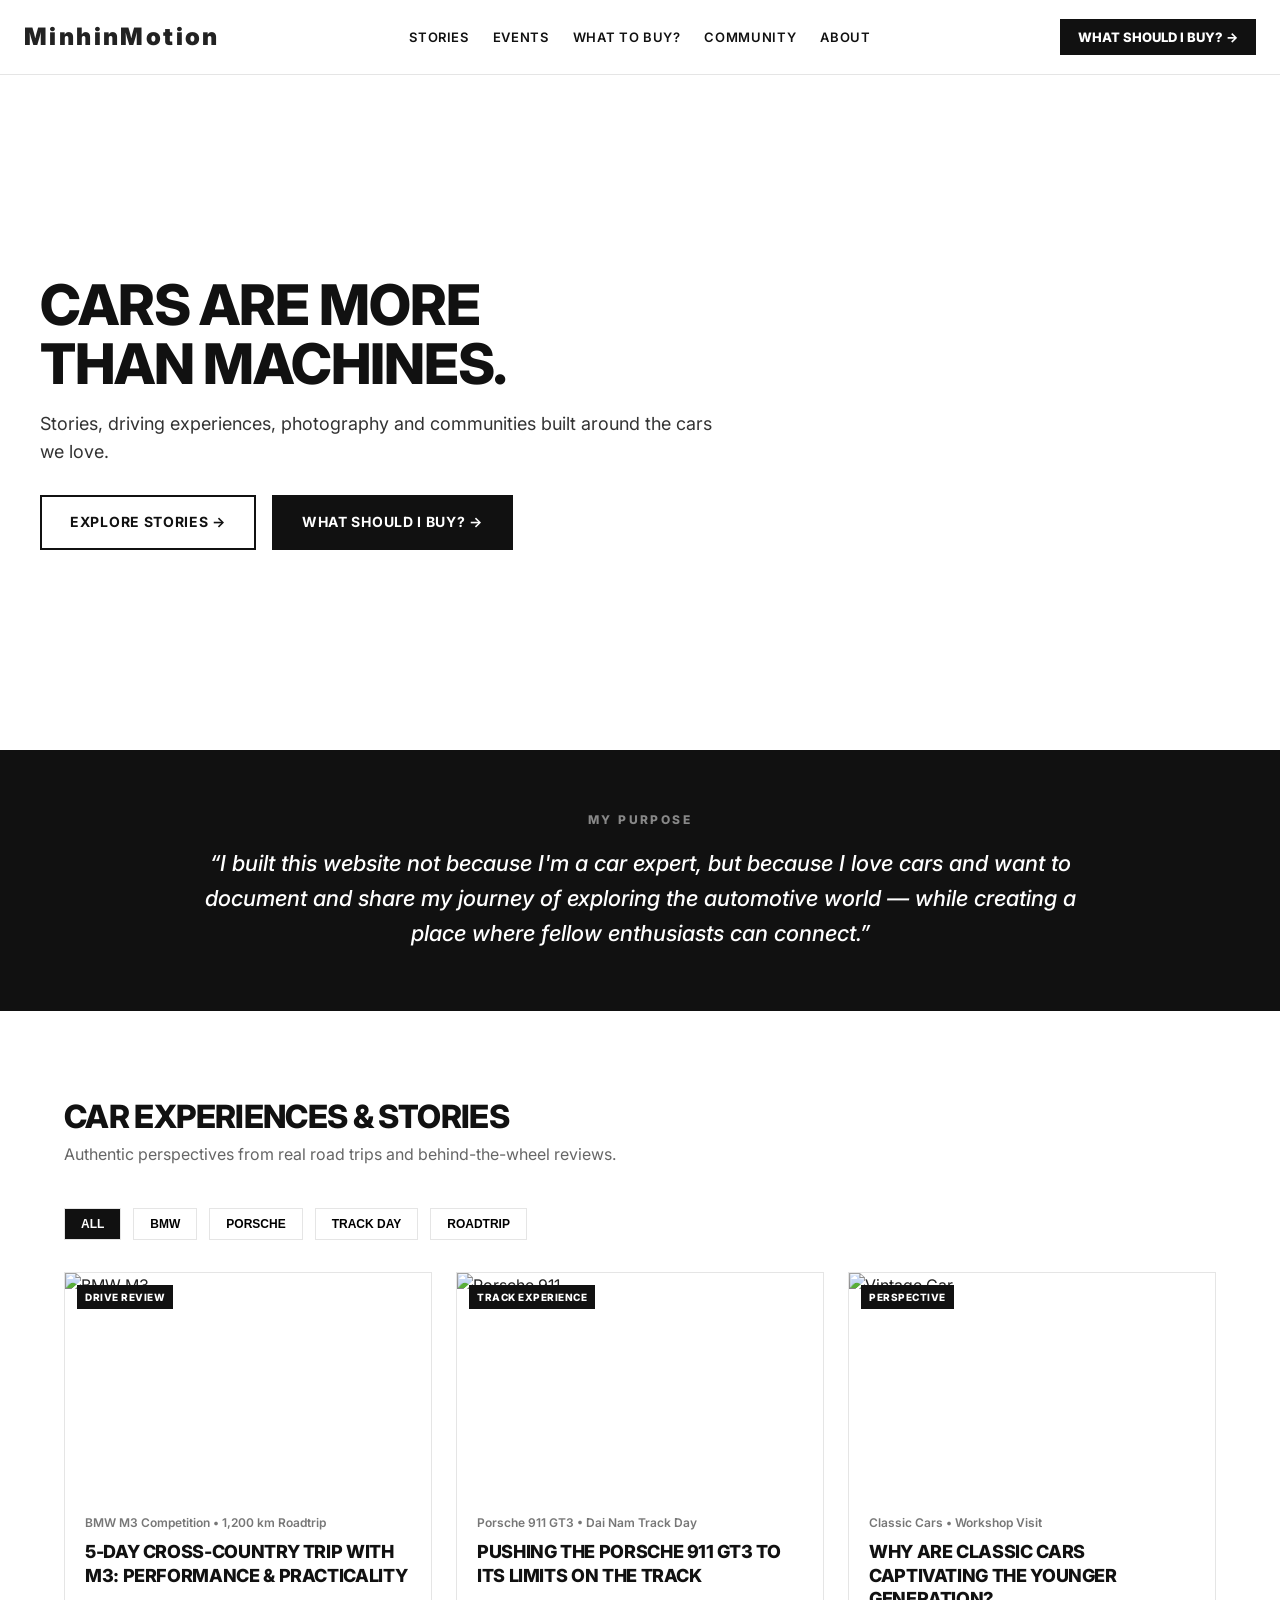
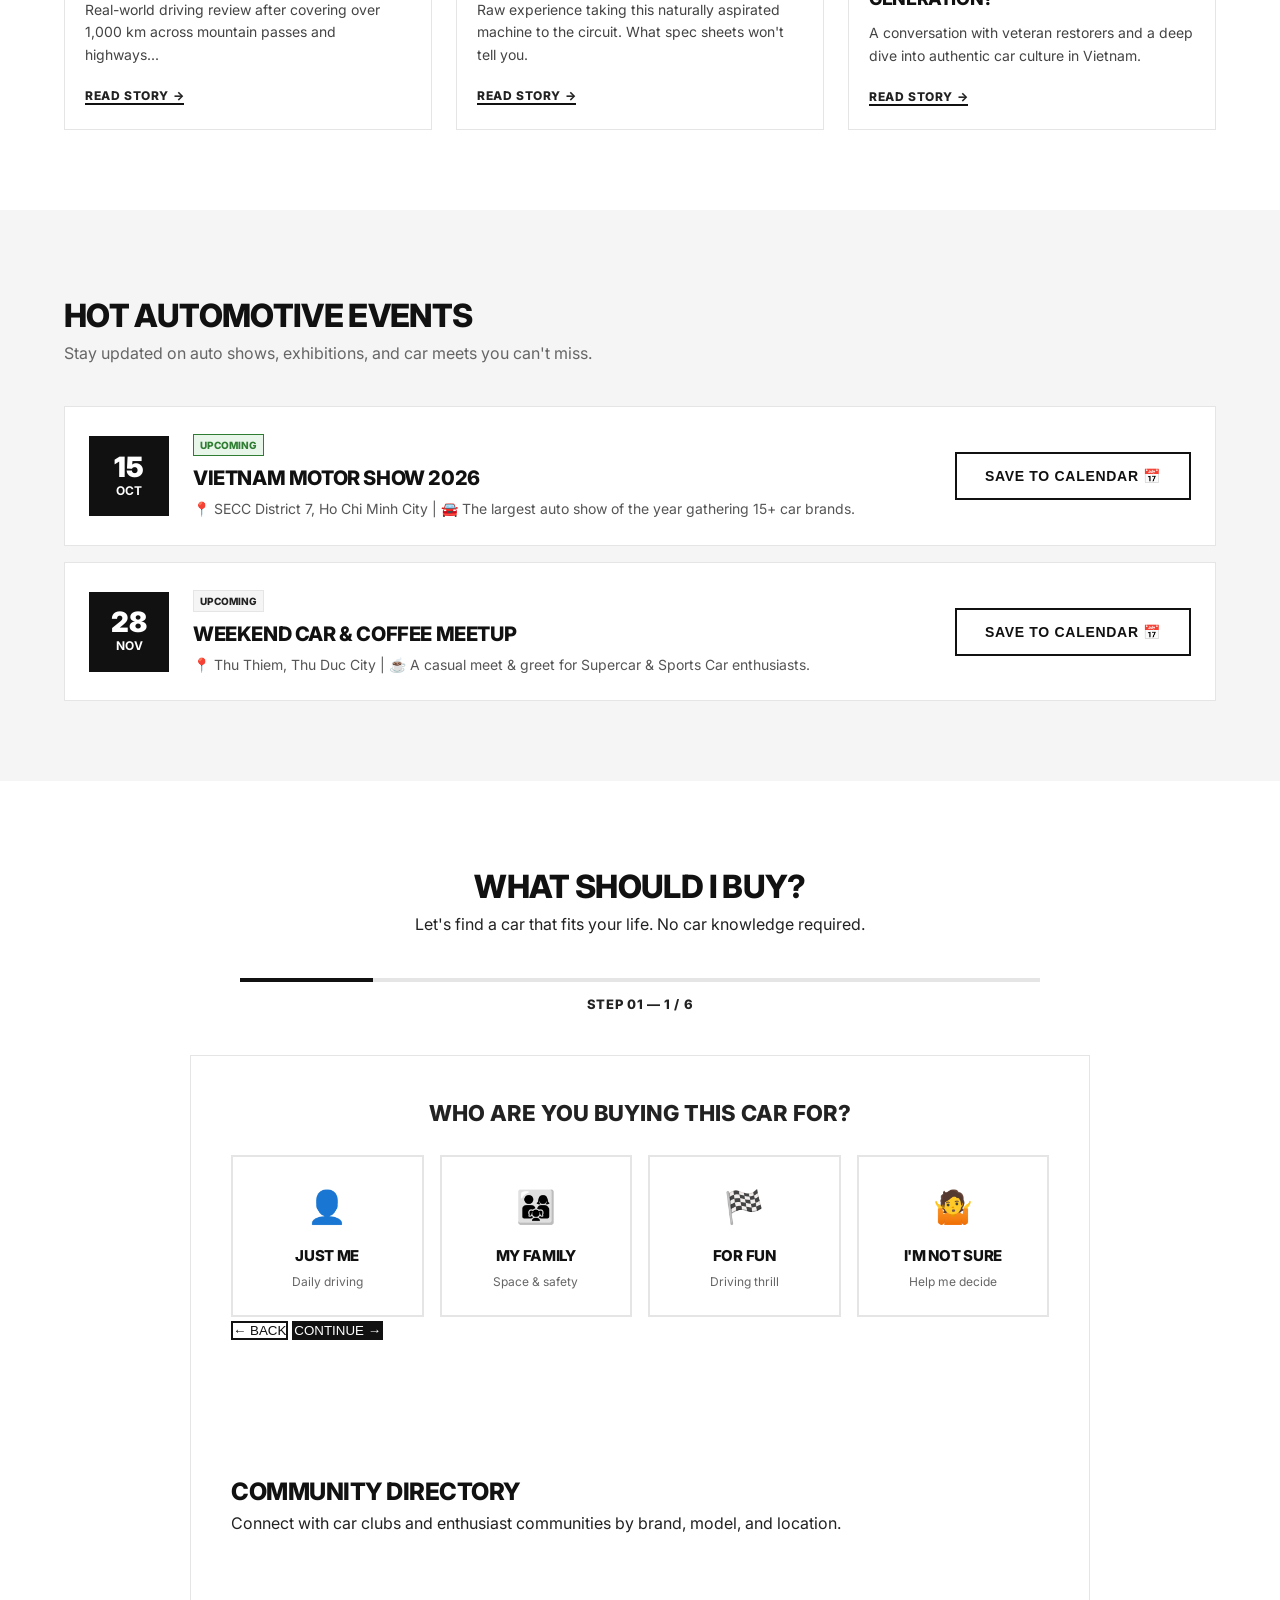
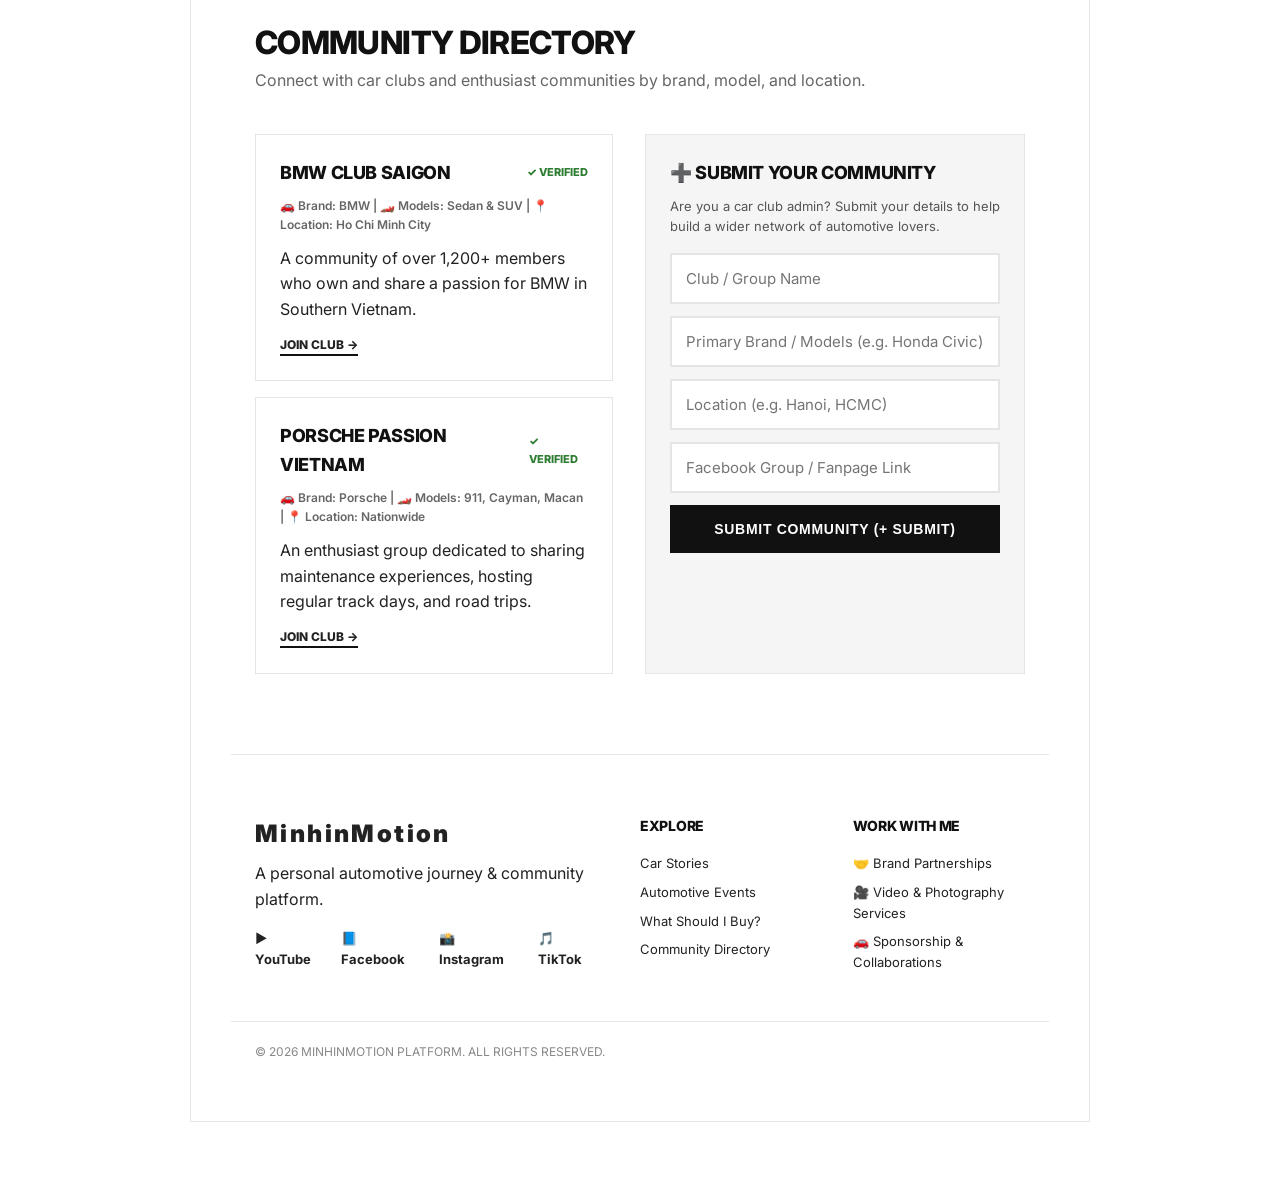
==== commit 576b21a7: "Update index.html" ====
--- a/index.html
+++ b/index.html
@@ -435,7 +435,33 @@
     </div>
   </div>
 </div>
-
+<!-- BẮT ĐẦU QUIZ CONTAINER -->
+<div class="quiz-container" style="margin-bottom: 80px; padding-bottom: 30px;">
+  
+  <!-- STEPS 1 ĐẾN 6 NẰM Ở ĐÂY -->
+  <!-- ... các step 1, 2, 3, 4, 5, 6 ... -->
+
+  <!-- THANH NÚT ĐIỀU HƯỚNG (NAVIGATION BUTTONS) -->
+  <div class="quiz-navigation">
+    <button id="btnPrev" class="btn-nav btn-secondary" onclick="changeStep(-1)">
+      ← BACK
+    </button>
+    <button id="btnNext" class="btn-nav btn-primary" onclick="changeStep(1)">
+      CONTINUE →
+    </button>
+  </div>
+
+</div>
+<!-- KẾT THÚC QUIZ CONTAINER -->
+
+<!-- KHOẢNG CÁCH TÁCH CÁC PHẦN -->
+<div style="margin-top: 100px;"></div>
+
+<!-- PHẦN COMMUNITY DIRECTORY BẮT ĐẦU TỪ ĐÂY -->
+<section class="community-directory">
+  <h2>COMMUNITY DIRECTORY</h2>
+  <p>Connect with car clubs and enthusiast communities by brand, model, and location.</p>
+</section>
   <!-- COMMUNITY DIRECTORY -->
   <section id="community" class="section-padding">
     <div class="container">
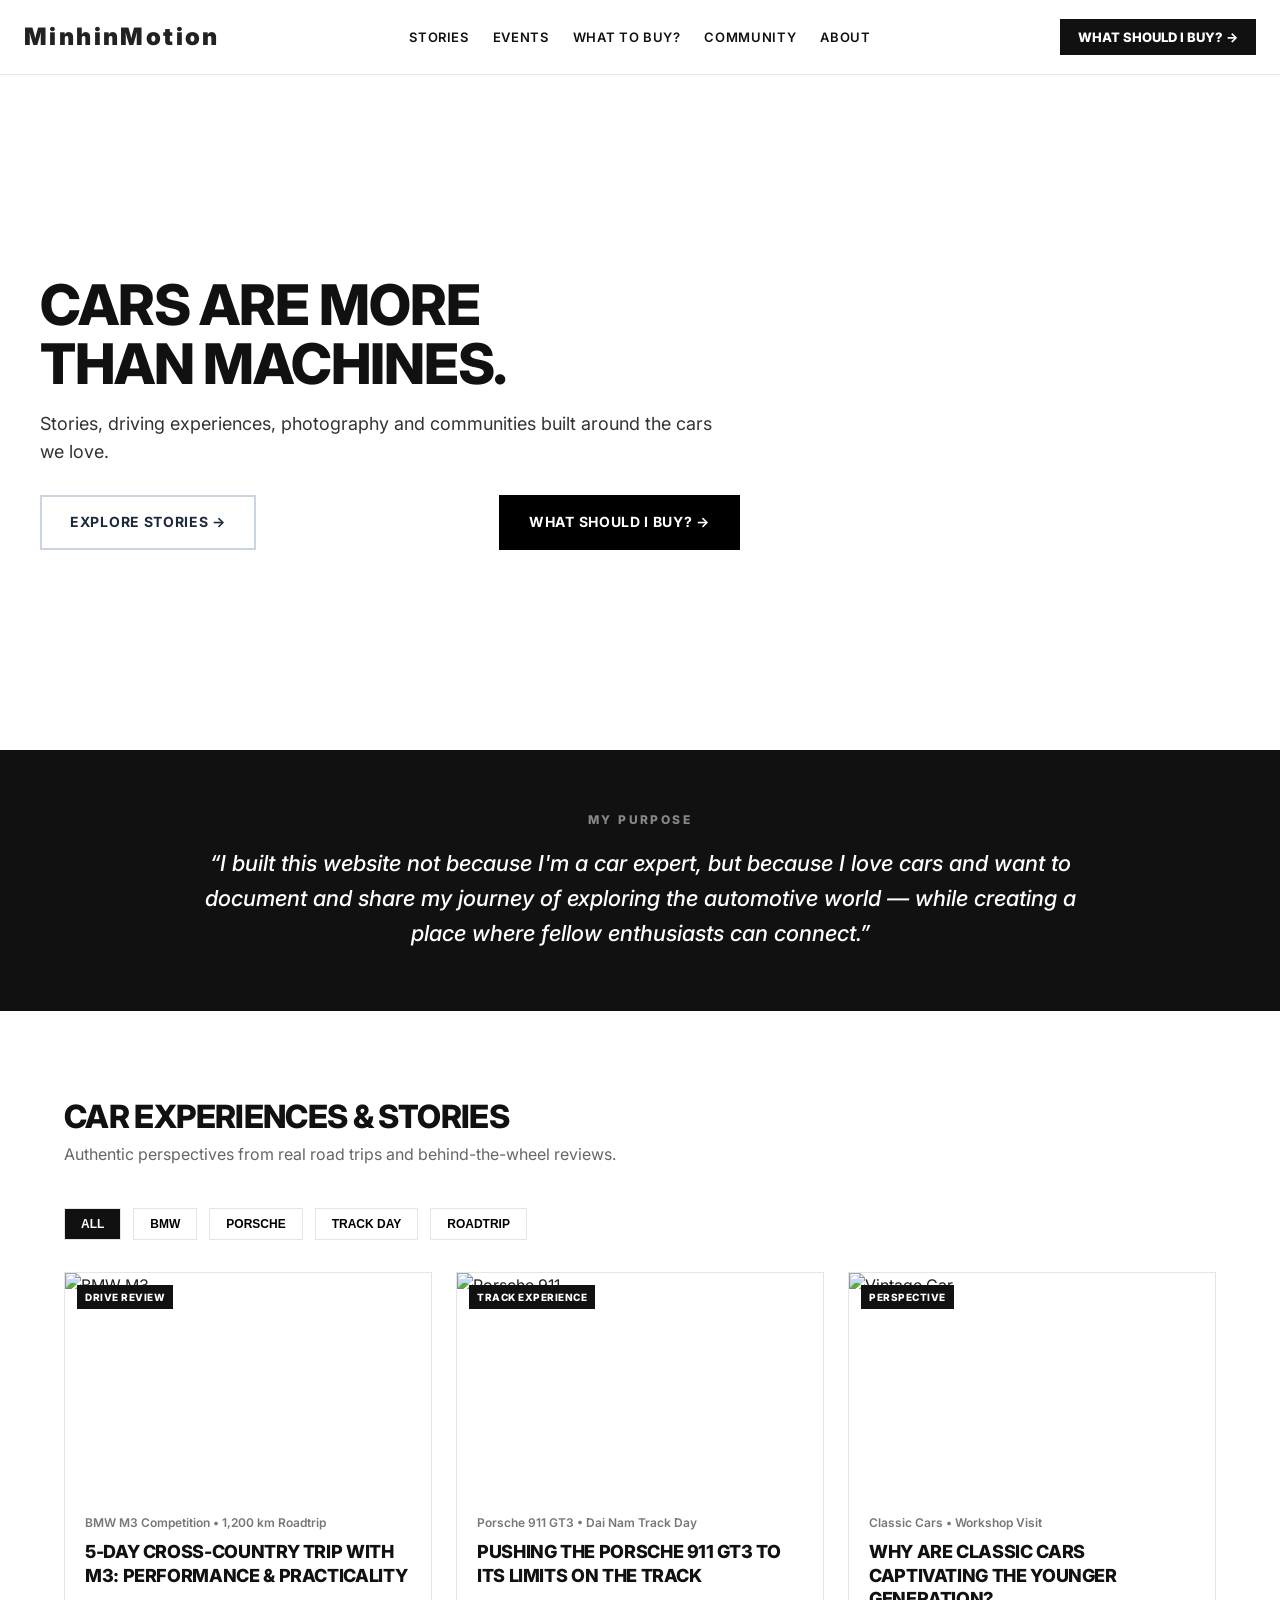
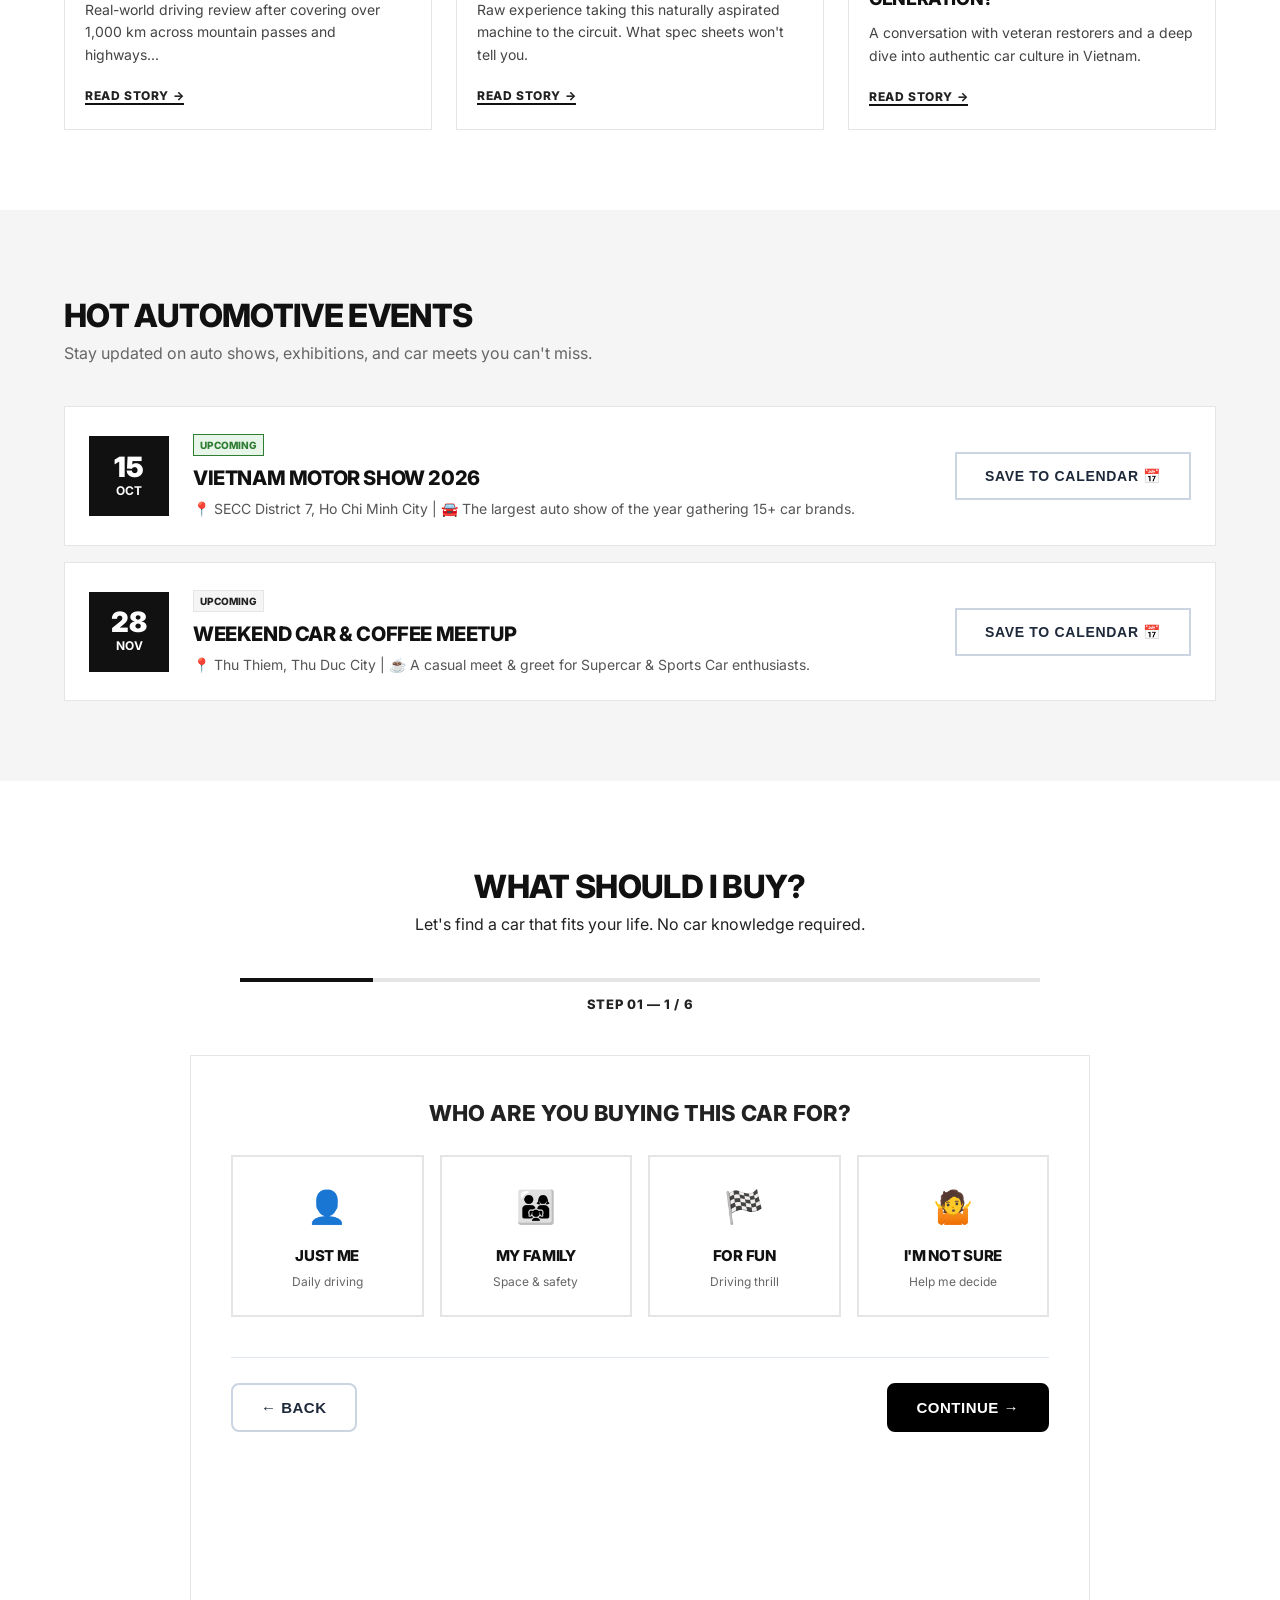
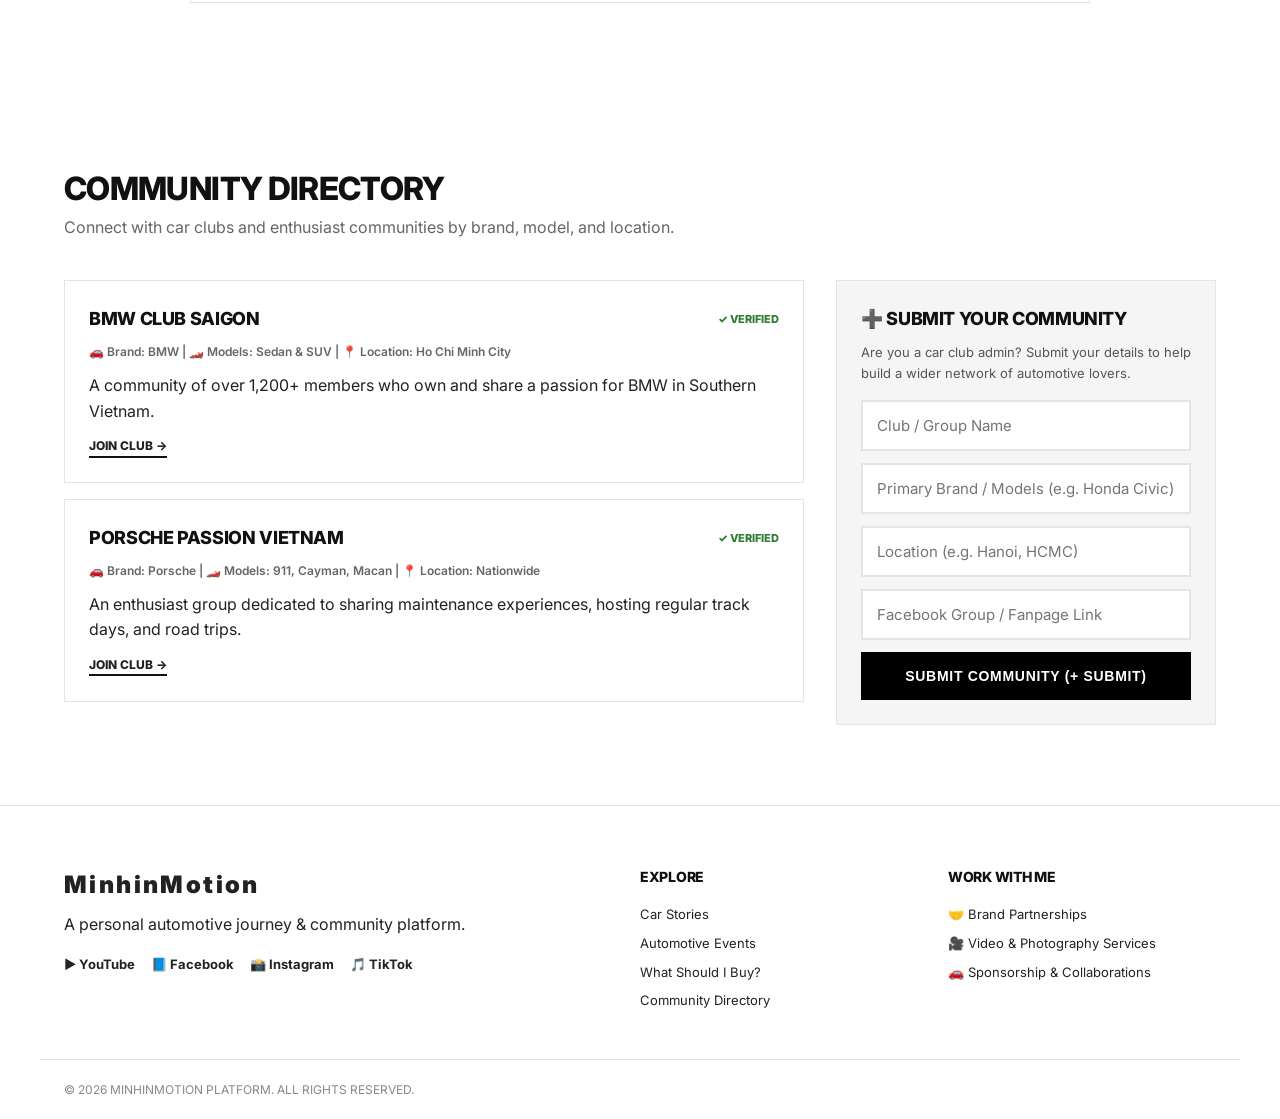
==== commit bcb7740d: "Update index.html" ====
--- a/index.html
+++ b/index.html
@@ -457,10 +457,6 @@
 <!-- KHOẢNG CÁCH TÁCH CÁC PHẦN -->
 <div style="margin-top: 100px;"></div>
 
-<!-- PHẦN COMMUNITY DIRECTORY BẮT ĐẦU TỪ ĐÂY -->
-<section class="community-directory">
-  <h2>COMMUNITY DIRECTORY</h2>
-  <p>Connect with car clubs and enthusiast communities by brand, model, and location.</p>
 </section>
   <!-- COMMUNITY DIRECTORY -->
   <section id="community" class="section-padding">
--- a/style.css
+++ b/style.css
@@ -905,3 +905,56 @@
   .nav-menu { display: none; }
   .event-card { flex-direction: column; align-items: flex-start; }
 }
+/* Khoảng cách giữa phần Quiz và phần Community */
+.quiz-container {
+  margin-bottom: 100px !important; /* Tạo khoảng cách lớn với Community Directory */
+  position: relative;
+}
+
+/* Khung chứa các nút điều hướng */
+.quiz-navigation {
+  display: flex;
+  justify-content: space-between;
+  align-items: center;
+  margin-top: 40px;
+  padding-top: 25px;
+  border-top: 1px solid #e2e8f0;
+}
+
+/* Kiểu dáng chung cho các nút */
+.btn-nav {
+  padding: 14px 28px;
+  font-size: 15px;
+  font-weight: 700;
+  border-radius: 8px;
+  cursor: pointer;
+  transition: all 0.2s ease-in-out;
+  text-transform: uppercase;
+  letter-spacing: 0.5px;
+}
+
+/* Nút CONTINUE (Chính) */
+.btn-primary {
+  background-color: #000000;
+  color: #ffffff;
+  border: 2px solid #000000;
+  margin-left: auto; /* Tự động đẩy nút sang bên phải nếu không có nút Back */
+}
+
+.btn-primary:hover {
+  background-color: #2563eb;
+  border-color: #2563eb;
+  transform: translateY(-2px);
+}
+
+/* Nút BACK (Phụ) */
+.btn-secondary {
+  background-color: #ffffff;
+  color: #1e293b;
+  border: 2px solid #cbd5e1;
+}
+
+.btn-secondary:hover {
+  background-color: #f1f5f9;
+  border-color: #94a3b8;
+}
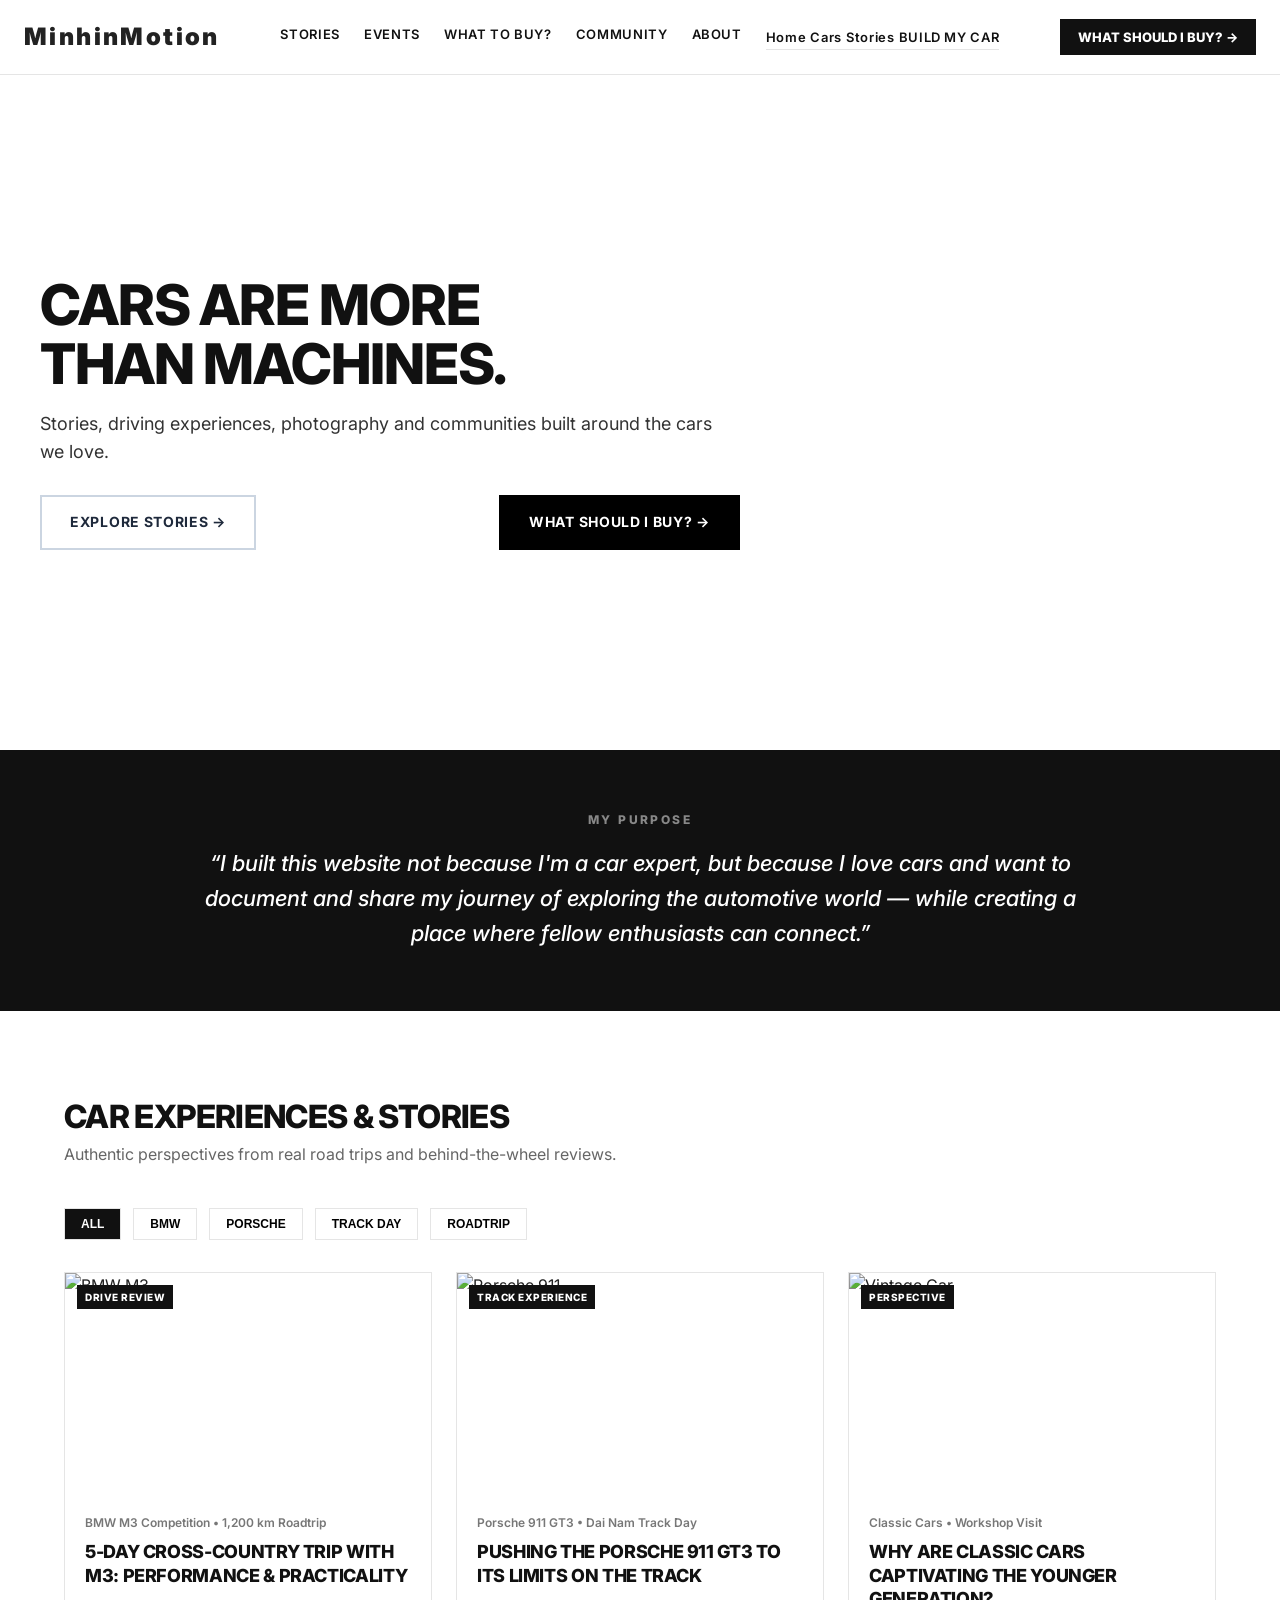
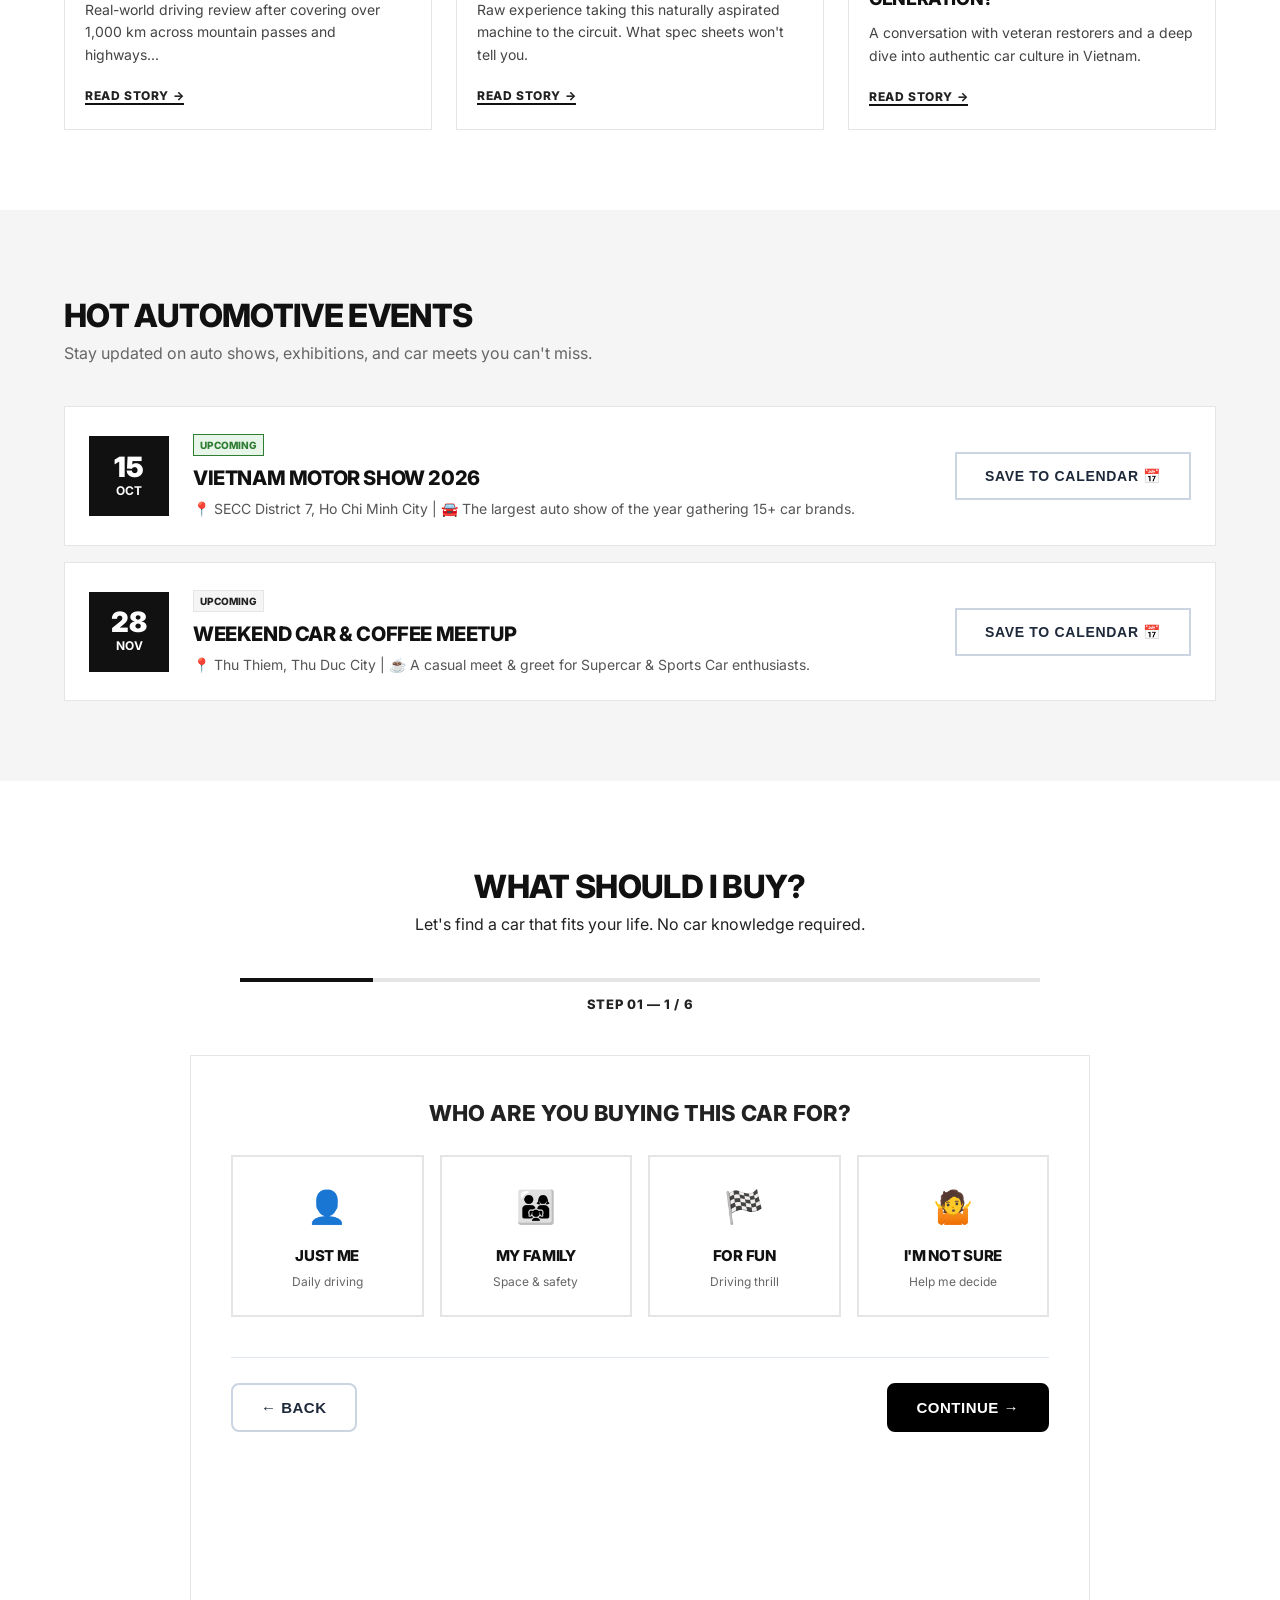
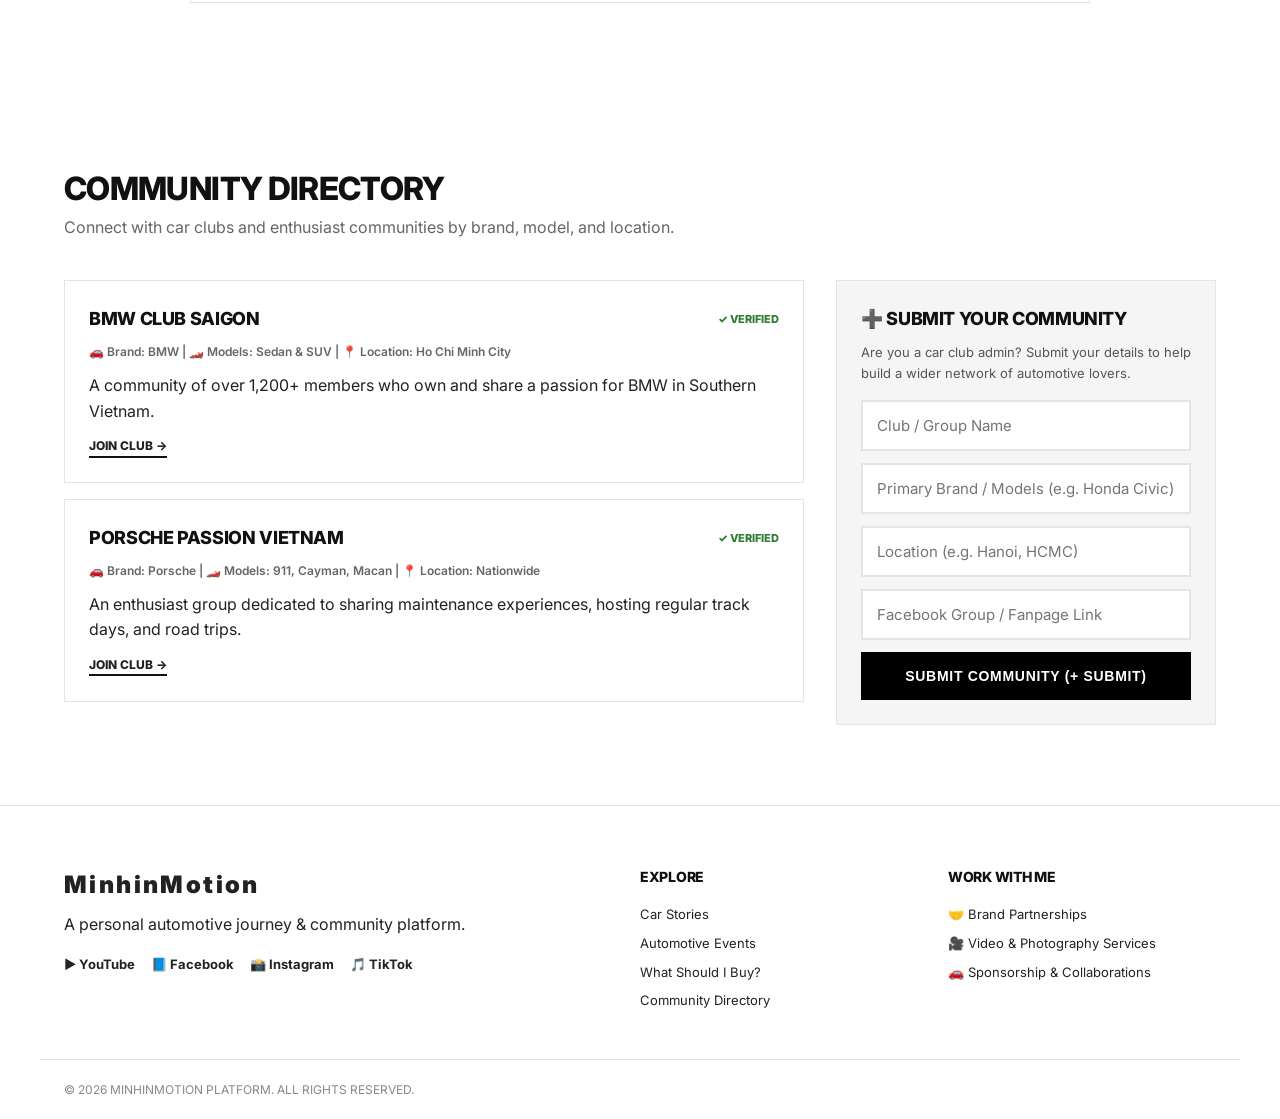
==== commit 2707fa70: "Update index.html" ====
--- a/index.html
+++ b/index.html
@@ -21,6 +21,15 @@
         <a href="#quiz-section">WHAT TO BUY?</a>
         <a href="#community">COMMUNITY</a>
         <a href="#about">ABOUT</a>
+        <!-- Tìm đoạn navbar hiện tại của bạn -->
+<nav class="navbar">
+  <a href="index.html" class="nav-link">Home</a>
+  <a href="cars.html" class="nav-link">Cars</a>
+  <a href="stories.html" class="nav-link">Stories</a>
+  
+  <!-- 📌 DÁN DÒNG NÀY VÀO ĐÂY -->
+  <a href="build-my-car.html" class="nav-link">BUILD MY CAR</a>
+</nav>
       </nav>
       <div class="nav-actions">
         <a href="#quiz-section" class="btn-quiz-nav">WHAT SHOULD I BUY? →</a>
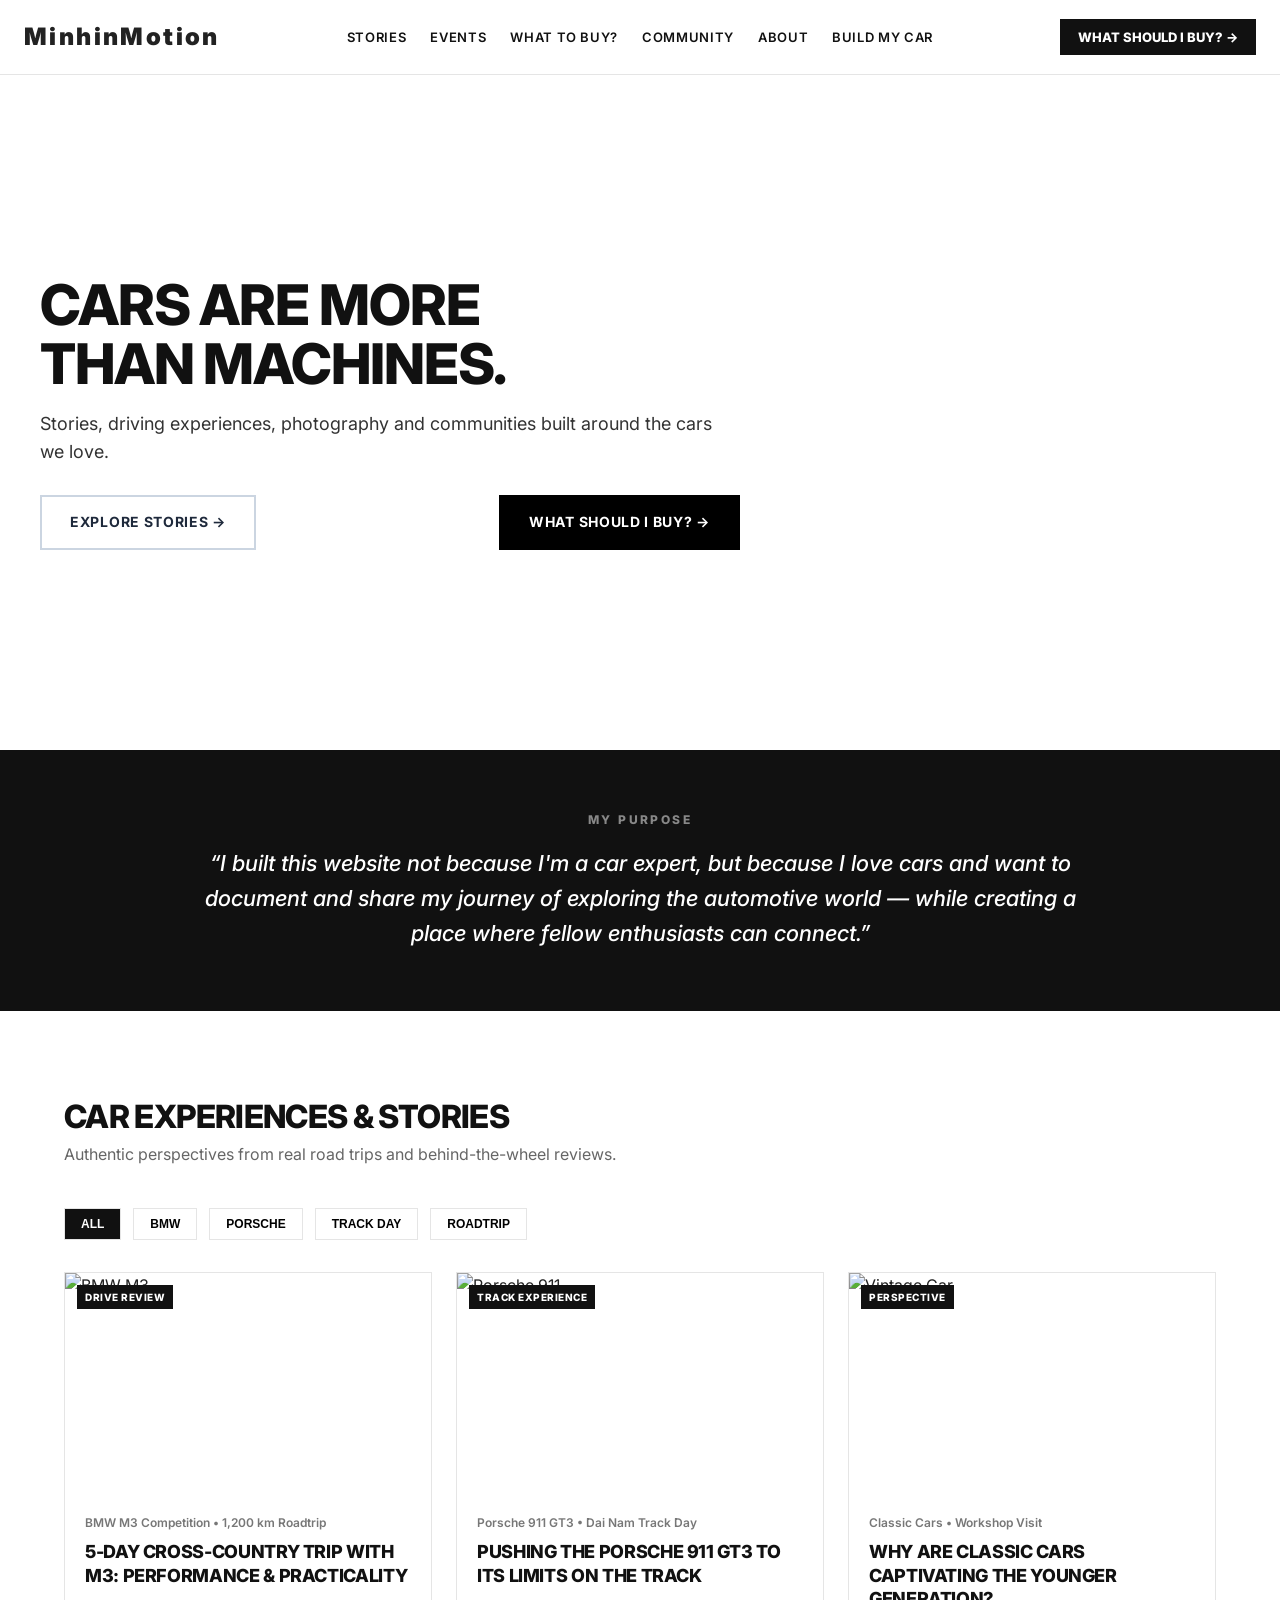
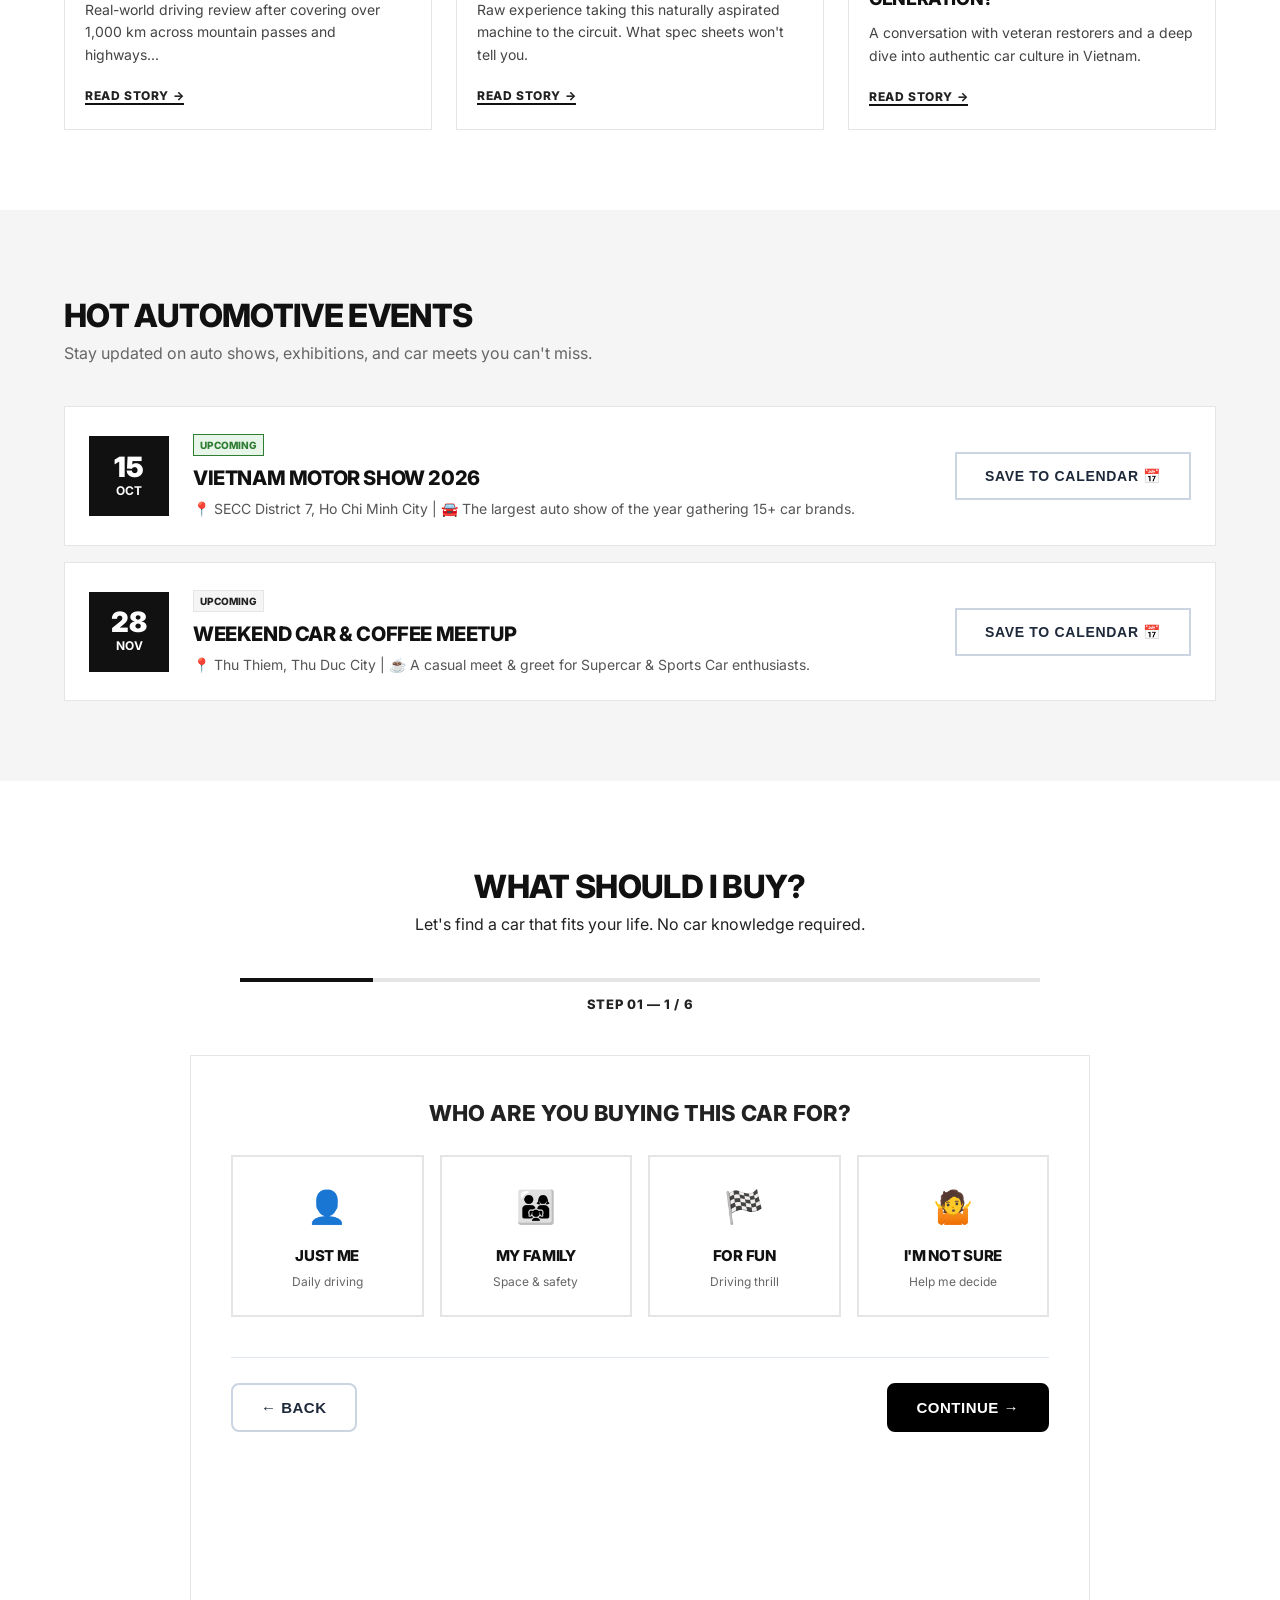
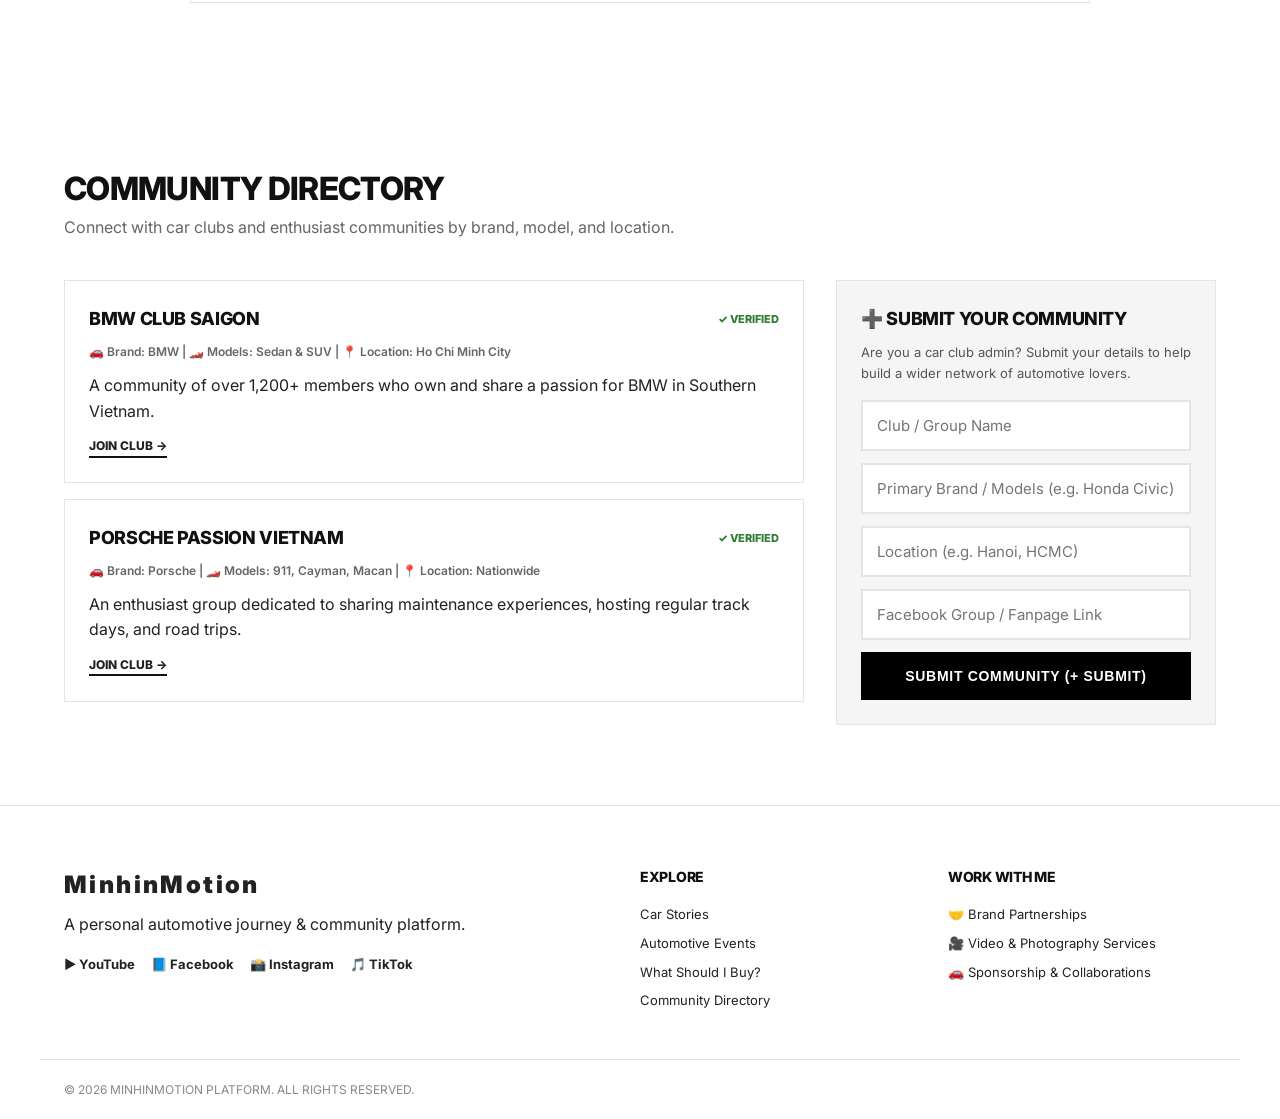
==== commit c431af46: "Update index.html" ====
--- a/index.html
+++ b/index.html
@@ -21,13 +21,6 @@
         <a href="#quiz-section">WHAT TO BUY?</a>
         <a href="#community">COMMUNITY</a>
         <a href="#about">ABOUT</a>
-        <!-- Tìm đoạn navbar hiện tại của bạn -->
-<nav class="navbar">
-  <a href="index.html" class="nav-link">Home</a>
-  <a href="cars.html" class="nav-link">Cars</a>
-  <a href="stories.html" class="nav-link">Stories</a>
-  
-  <!-- 📌 DÁN DÒNG NÀY VÀO ĐÂY -->
   <a href="build-my-car.html" class="nav-link">BUILD MY CAR</a>
 </nav>
       </nav>
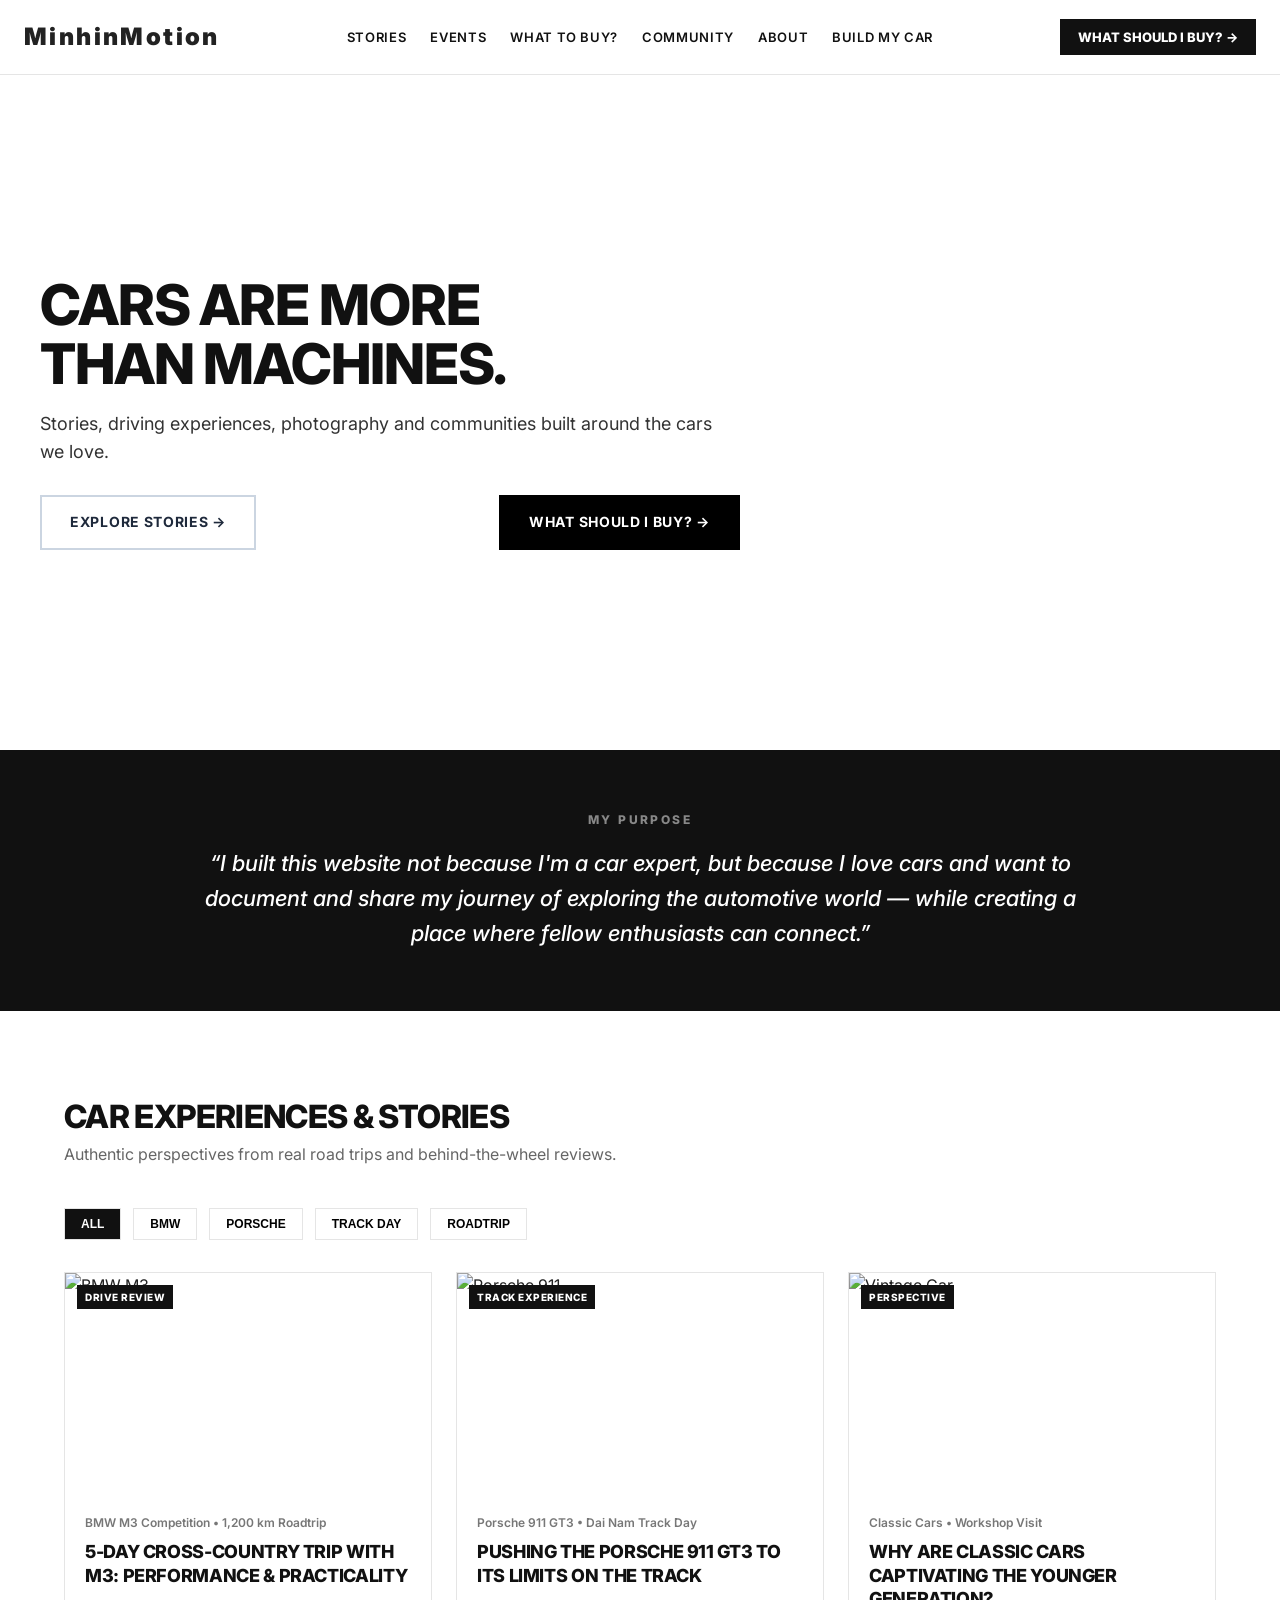
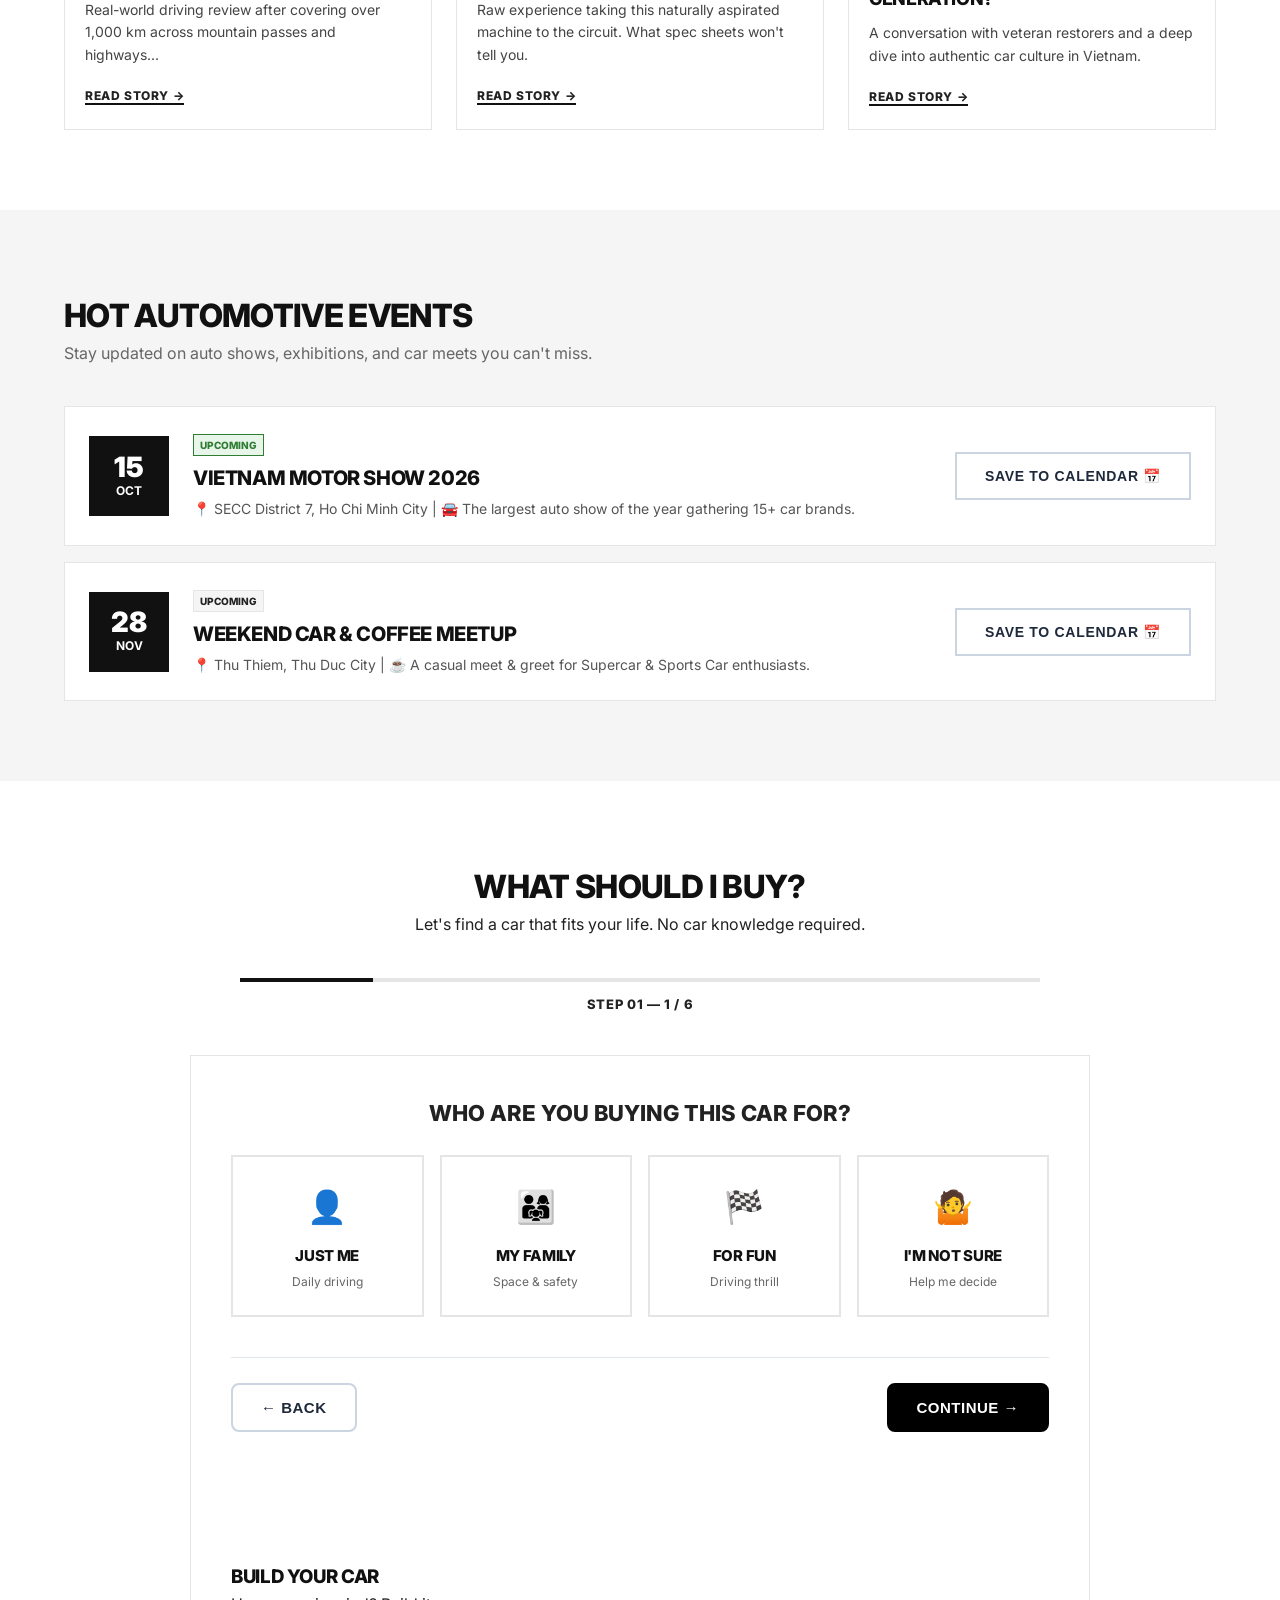
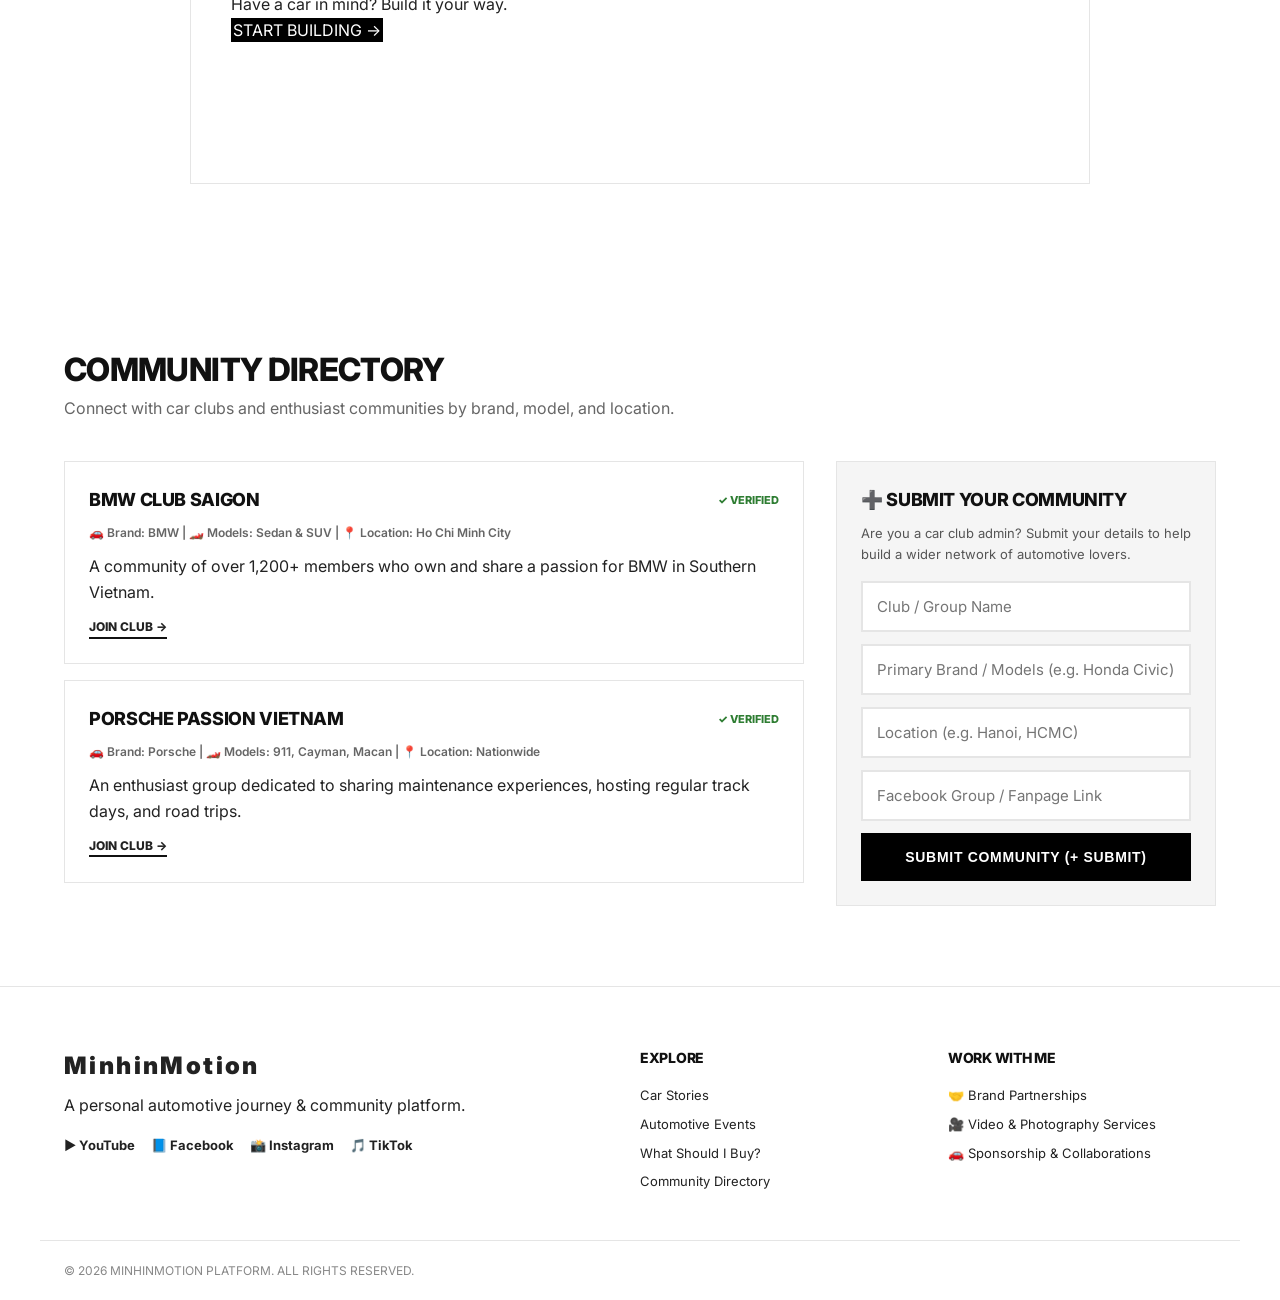
==== commit cd40422d: "Update index.html" ====
--- a/index.html
+++ b/index.html
@@ -455,7 +455,11 @@
 
 </div>
 <!-- KẾT THÚC QUIZ CONTAINER -->
-
+  <section class="build-banner-section">
+  <h3>BUILD YOUR CAR</h3>
+  <p>Have a car in mind? Build it your way.</p>
+  <a href="build-my-car.html" class="btn-primary">START BUILDING →</a>
+</section>
 <!-- KHOẢNG CÁCH TÁCH CÁC PHẦN -->
 <div style="margin-top: 100px;"></div>
 
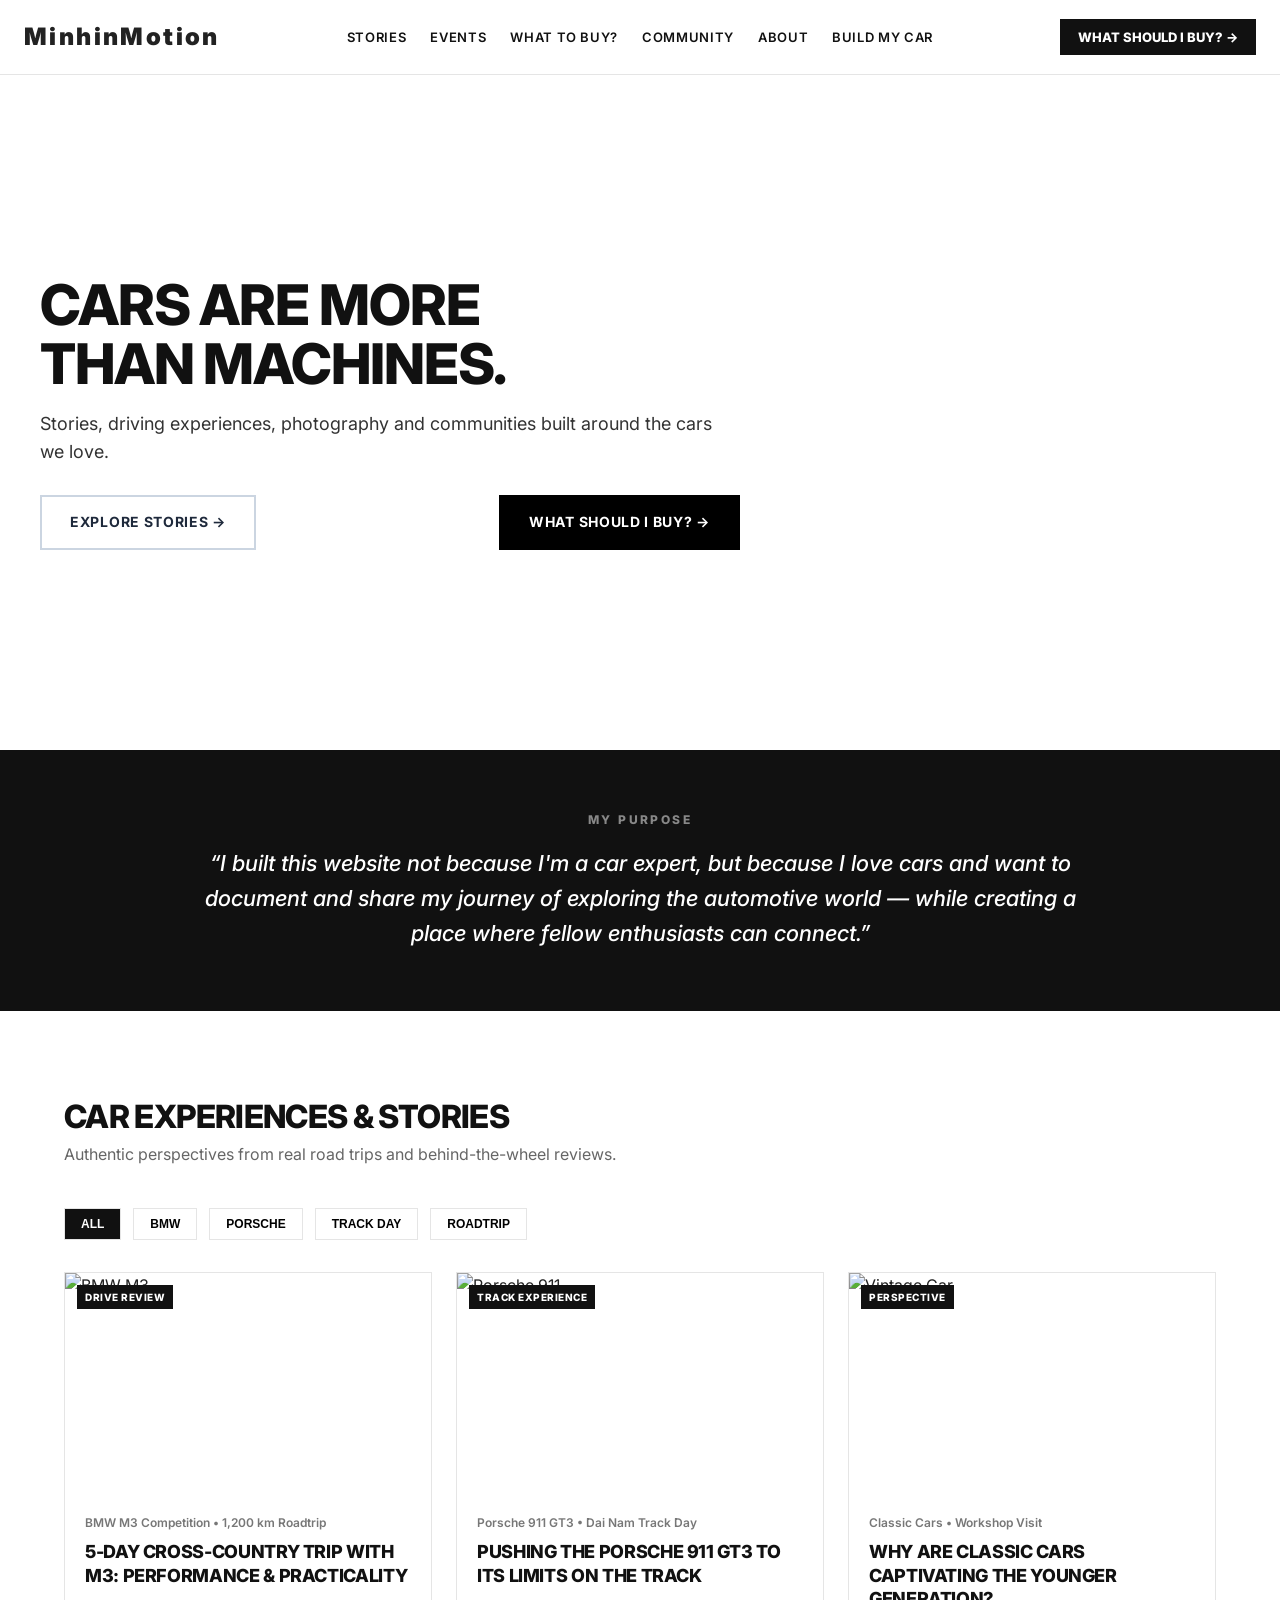
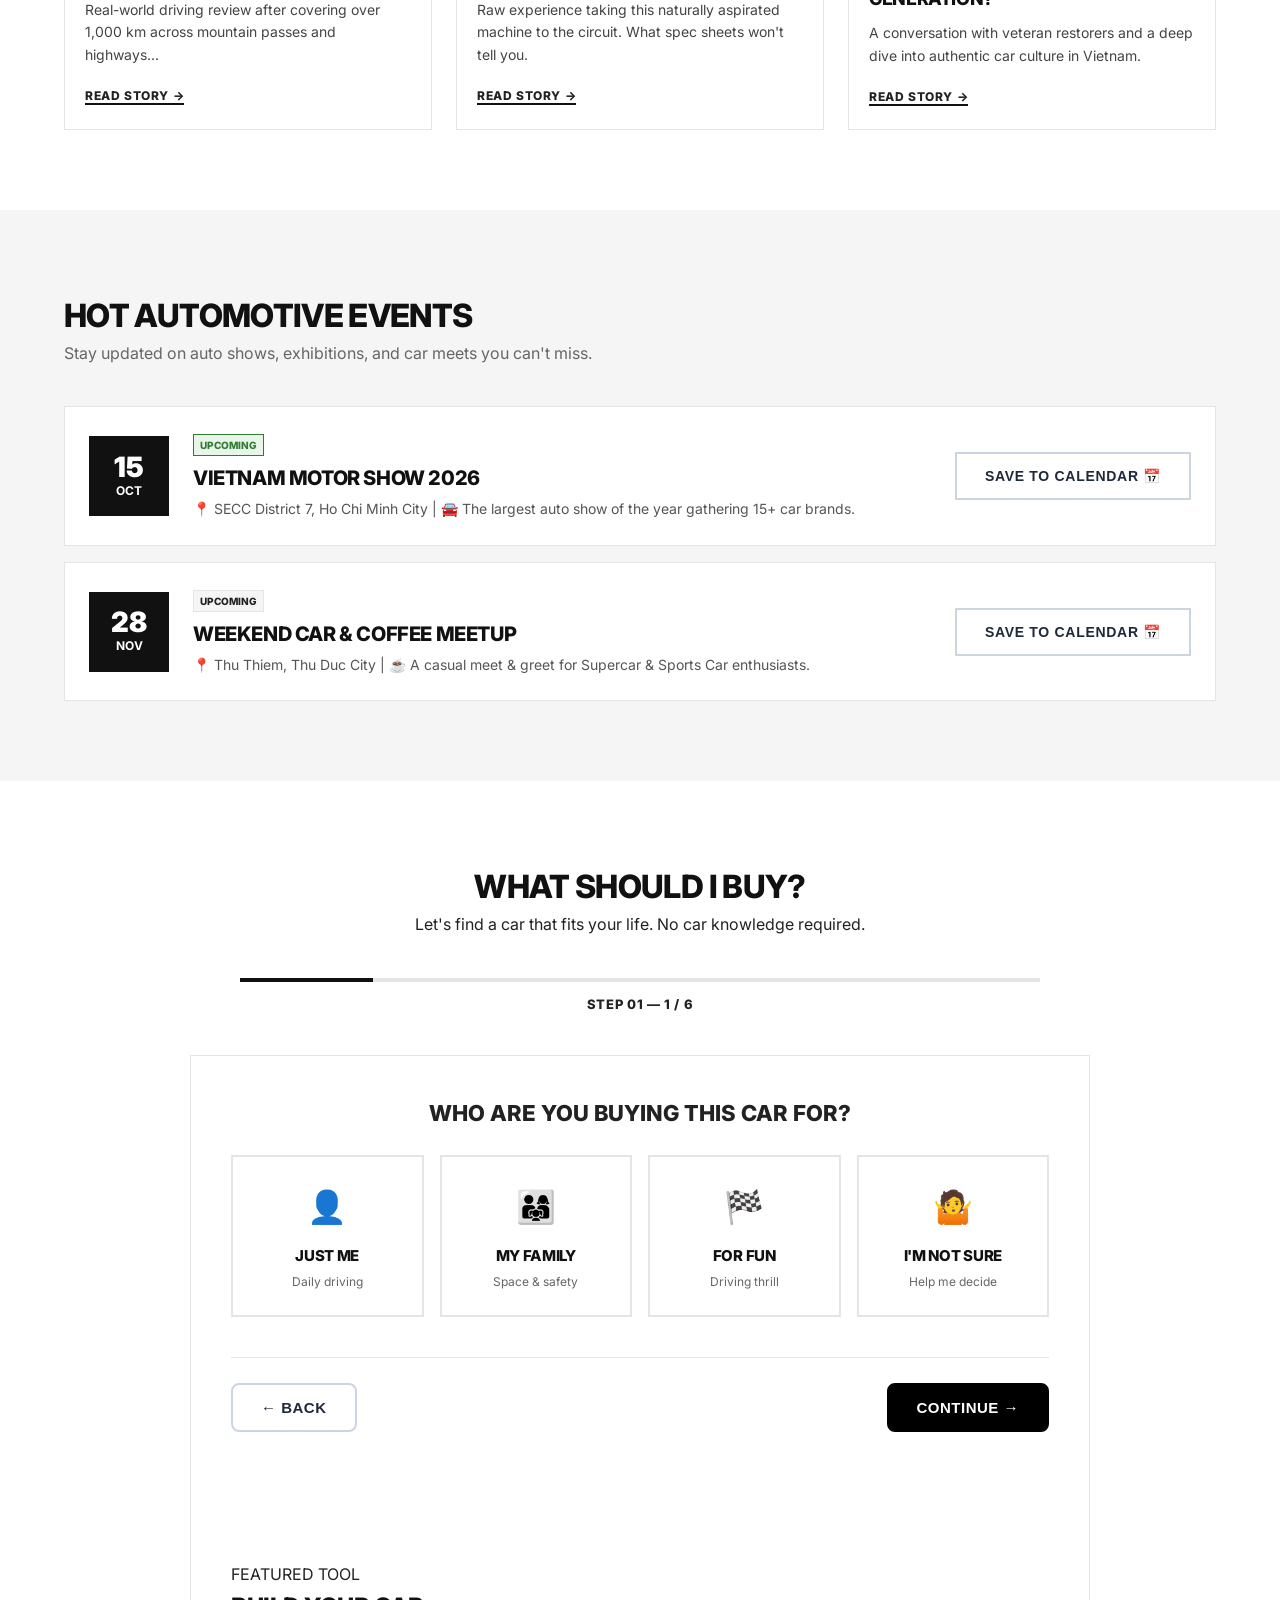
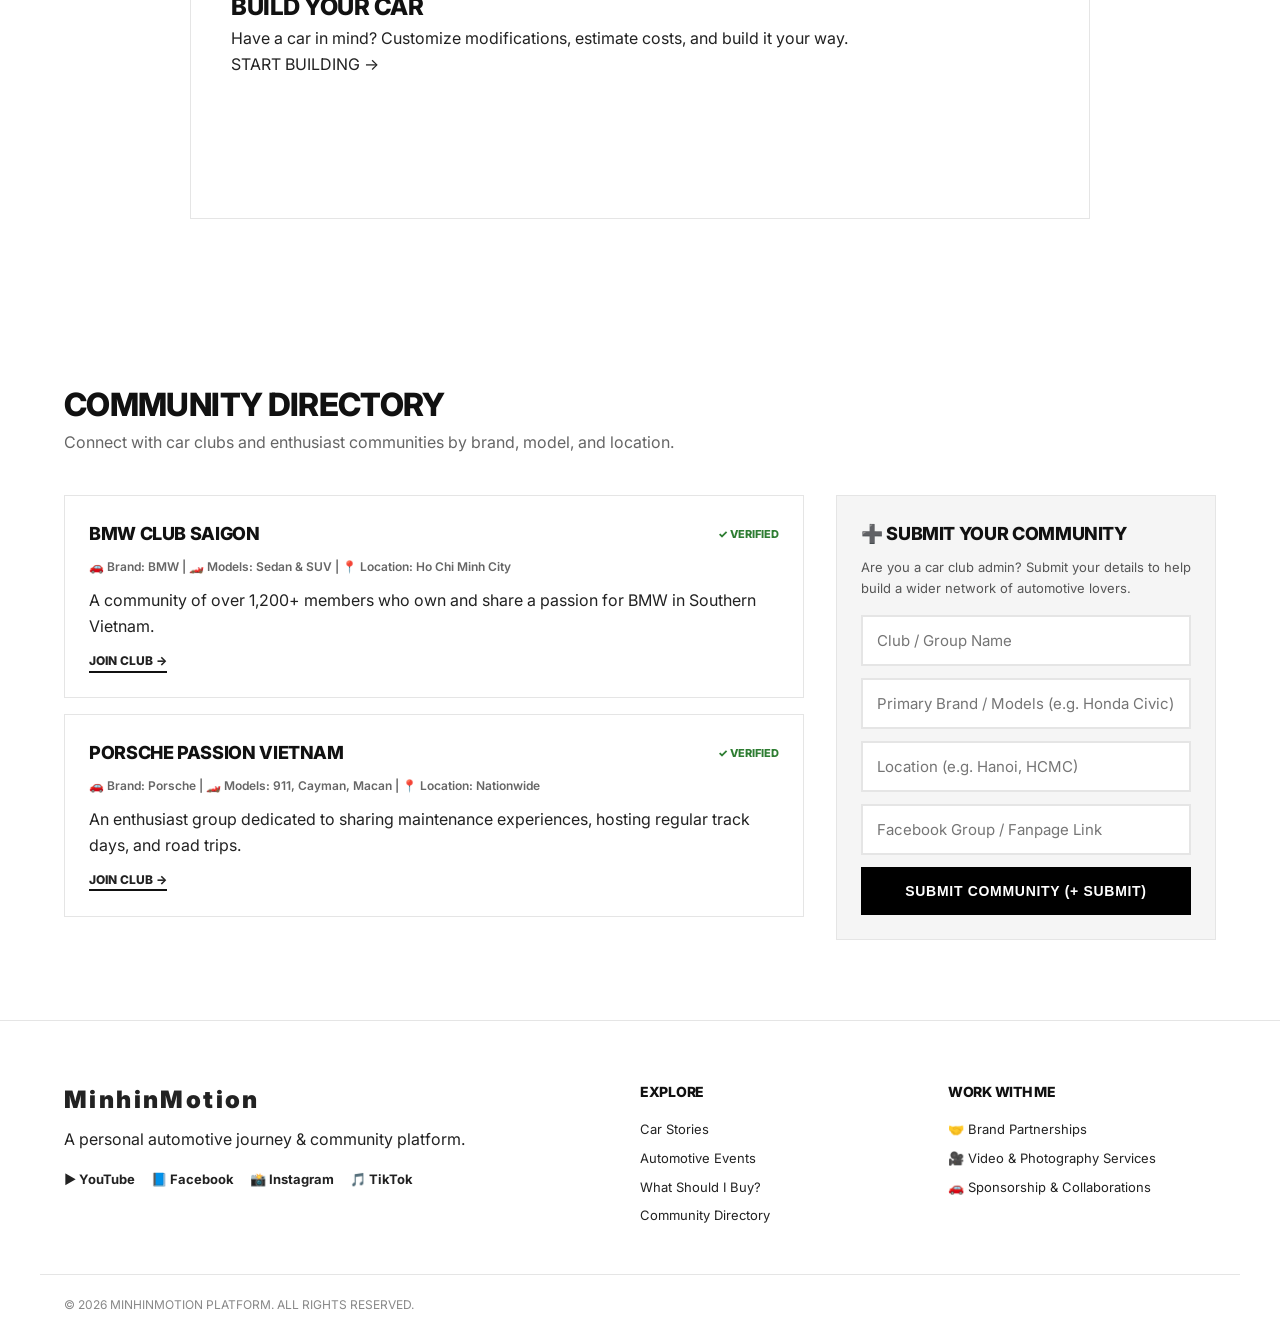
==== commit ce37c64a: "Update index.html" ====
--- a/index.html
+++ b/index.html
@@ -455,10 +455,20 @@
 
 </div>
 <!-- KẾT THÚC QUIZ CONTAINER -->
-  <section class="build-banner-section">
-  <h3>BUILD YOUR CAR</h3>
-  <p>Have a car in mind? Build it your way.</p>
-  <a href="build-my-car.html" class="btn-primary">START BUILDING →</a>
+
+     <section class="build-banner-wrapper">
+  <div class="build-banner-card">
+    <div class="build-banner-content">
+      <span class="build-badge">FEATURED TOOL</span>
+      <h2>BUILD YOUR CAR</h2>
+      <p>Have a car in mind? Customize modifications, estimate costs, and build it your way.</p>
+    </div>
+    <div class="build-banner-action">
+      <a href="build-my-car.html" class="btn-build-now">
+        START BUILDING <span>→</span>
+      </a>
+    </div>
+  </div>
 </section>
 <!-- KHOẢNG CÁCH TÁCH CÁC PHẦN -->
 <div style="margin-top: 100px;"></div>
